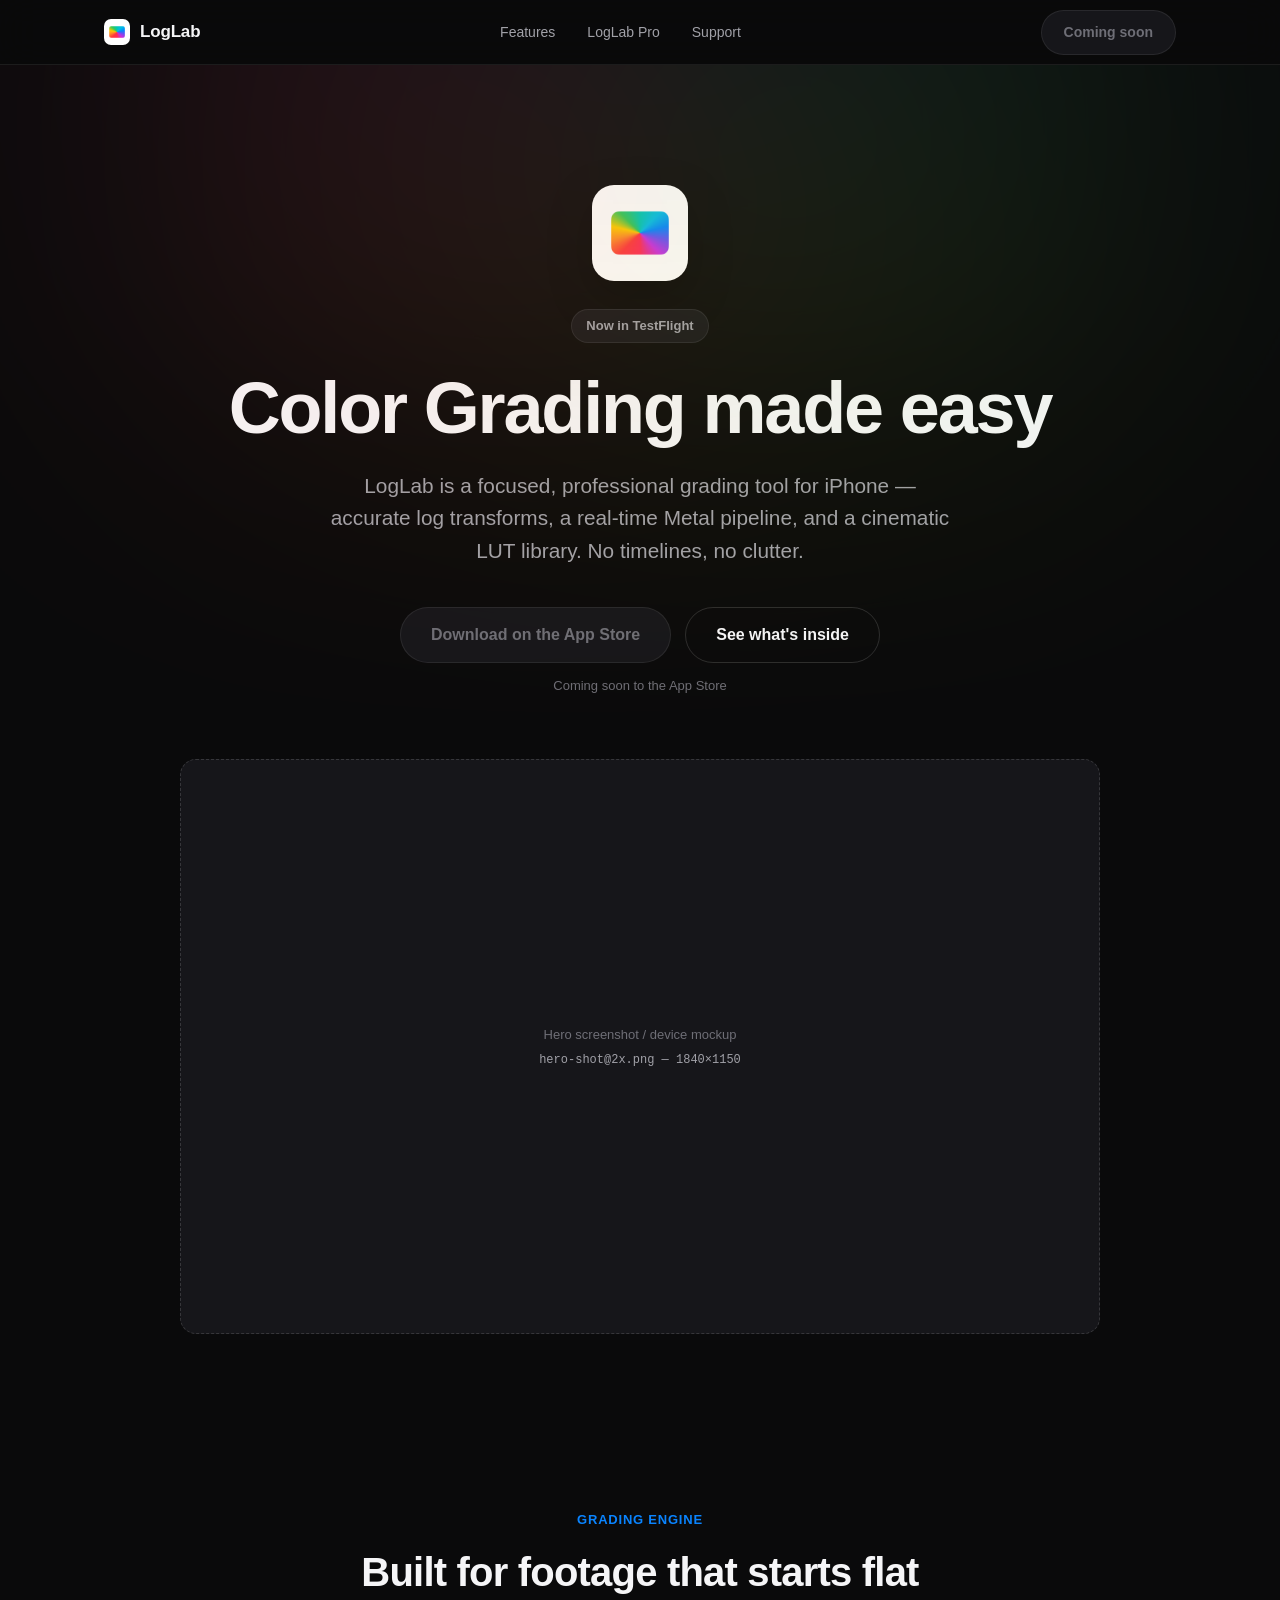
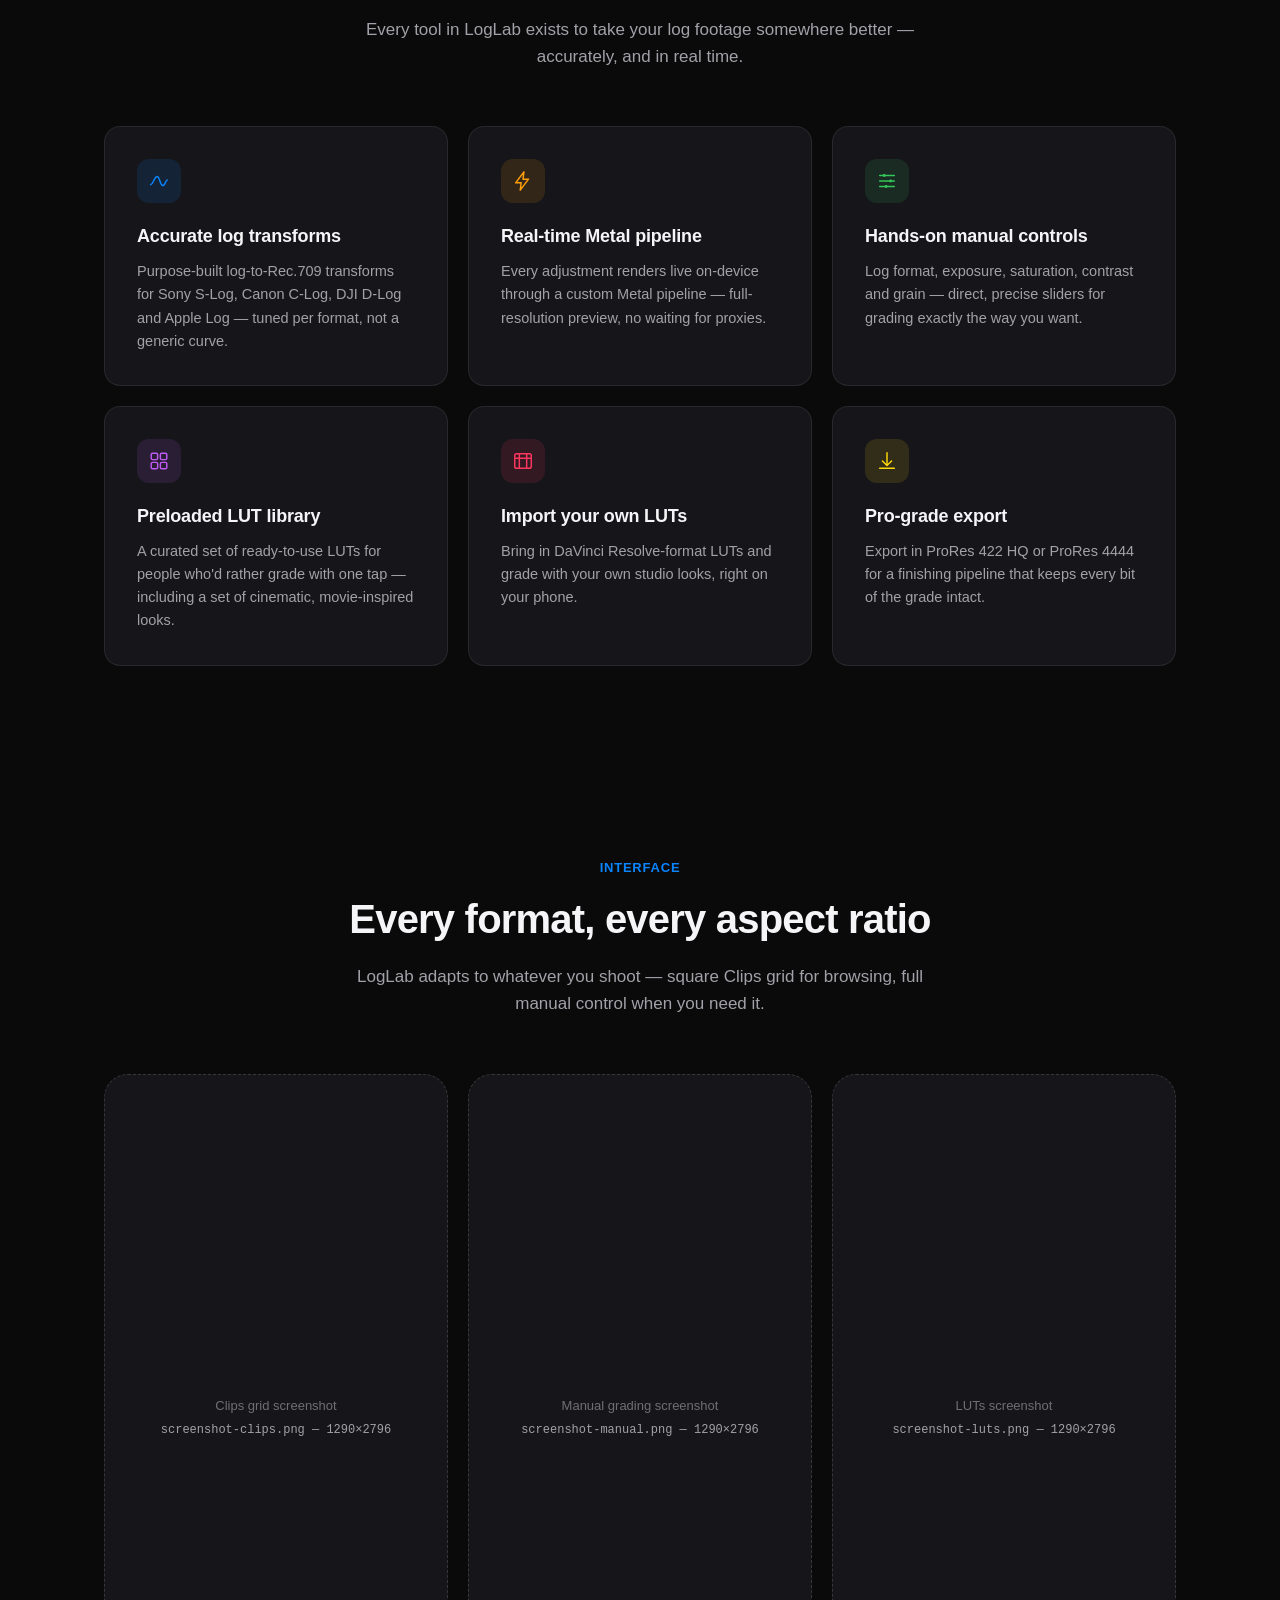
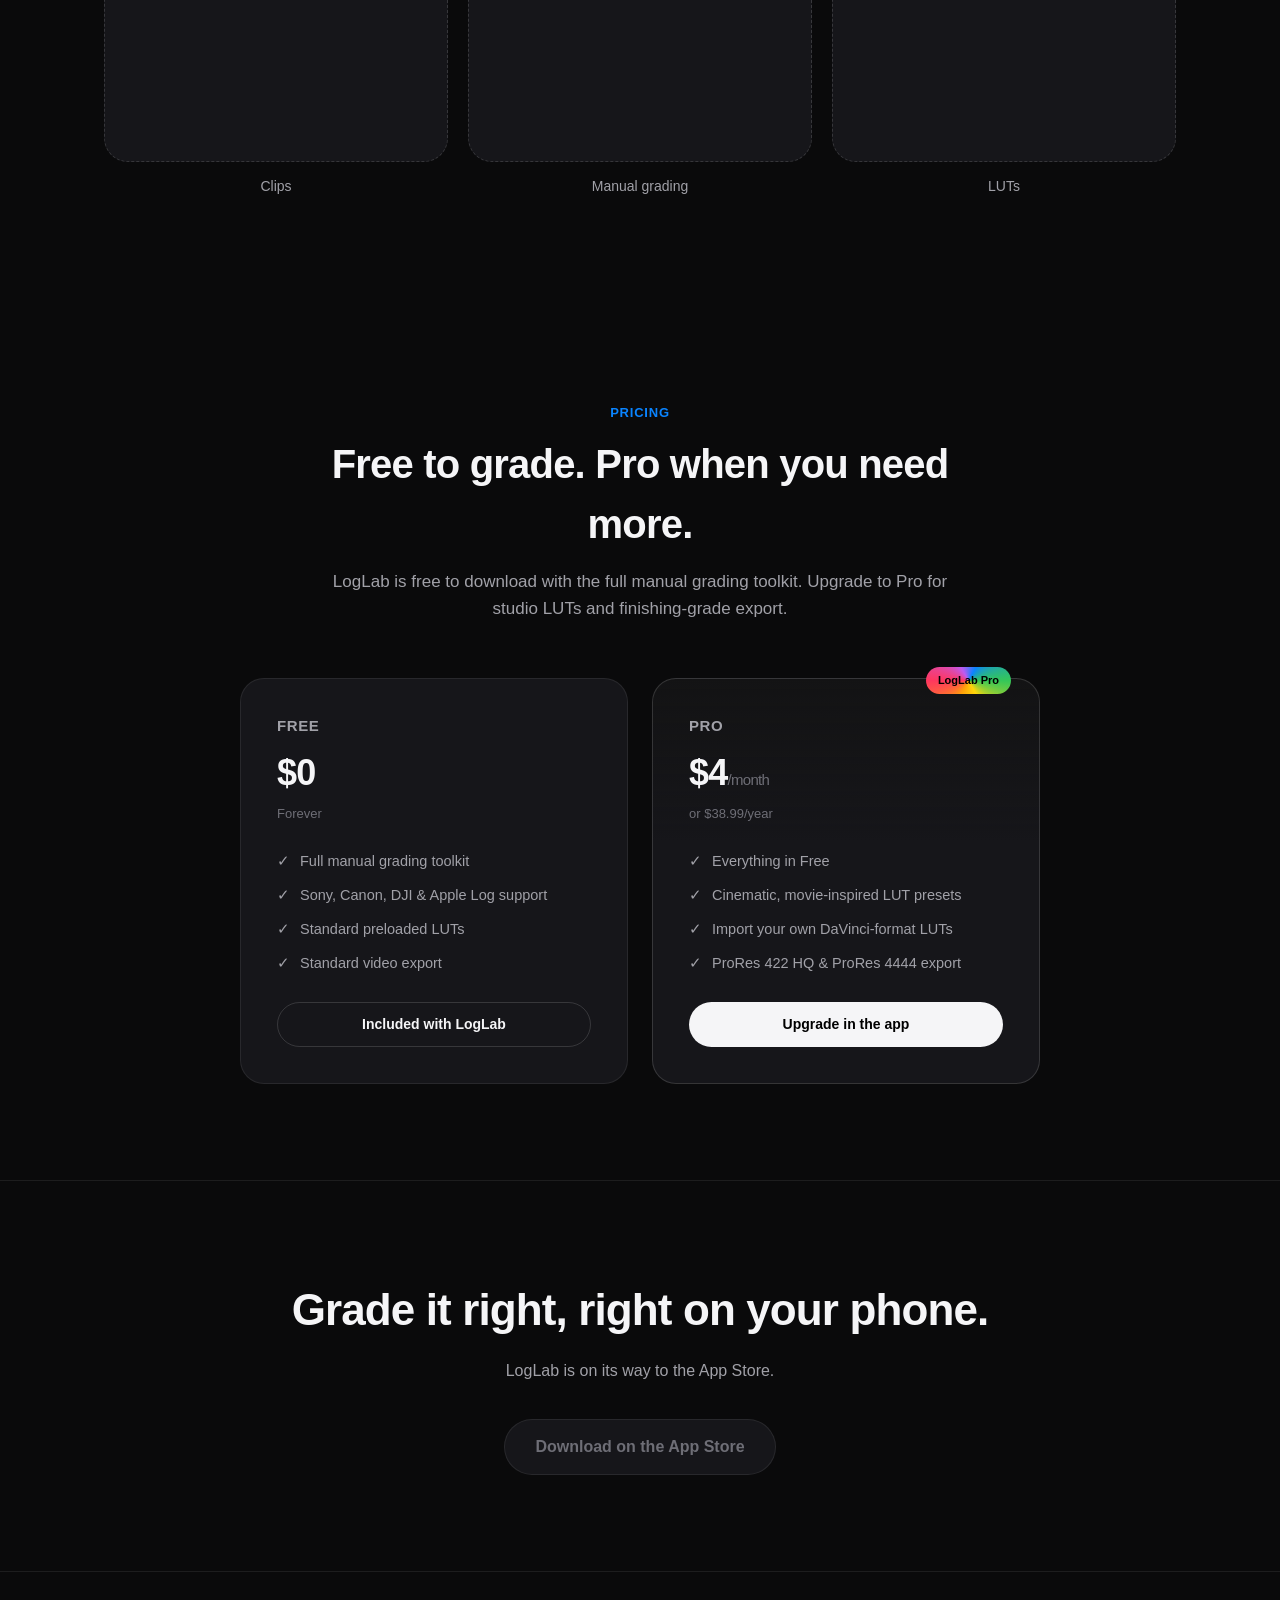
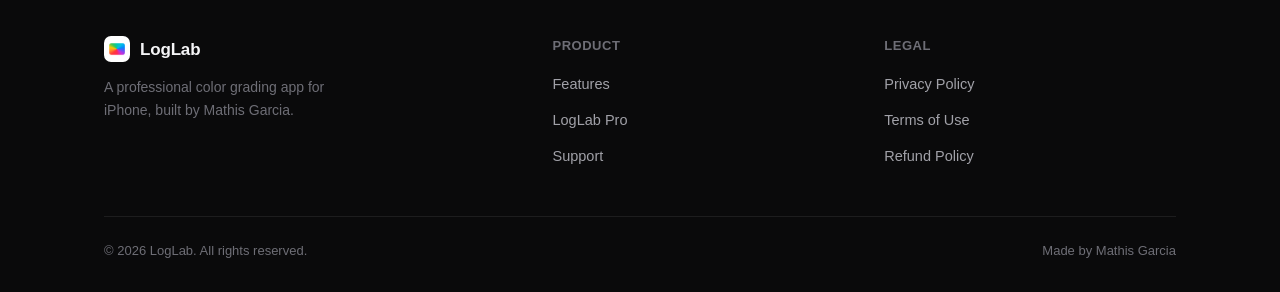
==== index.html @ 2891d7b6 "Update homepage headline to "Color Grading made easy" Co-Authored-By: Claude Sonnet 5 <noreply@anthr" ====
<!doctype html>
<html lang="en">
<head>
  <meta charset="utf-8" />
  <meta name="viewport" content="width=device-width, initial-scale=1" />
  <title>LogLab — Color Grading made easy</title>
  <meta name="description" content="LogLab is a professional color grading app for iPhone. Real-time Metal-powered grading, accurate log-to-Rec.709 transforms for Sony, Canon, DJI and Apple Log, and a cinematic LUT library." />
  <link rel="icon" href="/app-icon.png" />
  <link rel="stylesheet" href="/style.css" />
</head>
<body>

  <nav class="nav">
    <div class="nav-inner">
      <a class="brand" href="/">
        <span class="brand-mark"></span>
        LogLab
      </a>
      <div class="nav-links">
        <a href="#features">Features</a>
        <a href="#pro">LogLab Pro</a>
        <a href="/support.html">Support</a>
      </div>
      <div class="nav-cta">
        <a class="btn btn-disabled" href="#">Coming soon</a>
      </div>
    </div>
  </nav>

  <header class="hero">
    <div class="hero-glow"></div>
    <div class="container">
      <img class="hero-icon" src="/app-icon.png" alt="LogLab app icon" width="96" height="96" />
      <span class="eyebrow">Now in TestFlight</span>
      <h1>Color Grading made easy</h1>
      <p class="lead">LogLab is a focused, professional grading tool for iPhone — accurate log transforms, a real-time Metal pipeline, and a cinematic LUT library. No timelines, no clutter.</p>
      <div class="hero-actions">
        <a class="btn btn-disabled btn-lg" href="#">Download on the App Store</a>
        <a class="btn btn-secondary btn-lg" href="#features">See what's inside</a>
      </div>
      <p class="hero-note">Coming soon to the App Store</p>

      <div class="hero-shot asset-placeholder">
        Hero screenshot / device mockup
        <code>hero-shot@2x.png — 1840×1150</code>
      </div>
    </div>
  </header>

  <section id="features">
    <div class="container">
      <div class="section-head">
        <div class="kicker">Grading engine</div>
        <h2>Built for footage that starts flat</h2>
        <p>Every tool in LogLab exists to take your log footage somewhere better — accurately, and in real time.</p>
      </div>

      <div class="grid">
        <div class="card">
          <div class="card-icon" style="background: rgba(10,132,255,0.12);">
            <svg viewBox="0 0 24 24" fill="none" stroke="#0a84ff" stroke-width="1.6" stroke-linecap="round" stroke-linejoin="round">
              <path d="M3 16c3-1 4-9 7-9s3 10 6 10 3-6 5-6" />
            </svg>
          </div>
          <h3>Accurate log transforms</h3>
          <p>Purpose-built log-to-Rec.709 transforms for Sony S-Log, Canon C-Log, DJI D-Log and Apple Log — tuned per format, not a generic curve.</p>
        </div>

        <div class="card">
          <div class="card-icon" style="background: rgba(255,159,10,0.12);">
            <svg viewBox="0 0 24 24" fill="none" stroke="#ff9f0a" stroke-width="1.6" stroke-linecap="round" stroke-linejoin="round">
              <path d="M13 2 4 14h6l-1 8 9-12h-6l1-8Z" />
            </svg>
          </div>
          <h3>Real-time Metal pipeline</h3>
          <p>Every adjustment renders live on-device through a custom Metal pipeline — full-resolution preview, no waiting for proxies.</p>
        </div>

        <div class="card">
          <div class="card-icon" style="background: rgba(52,199,89,0.12);">
            <svg viewBox="0 0 24 24" fill="none" stroke="#34c759" stroke-width="1.6" stroke-linecap="round" stroke-linejoin="round">
              <path d="M4 6h16M4 12h16M4 18h16" />
              <circle cx="9" cy="6" r="1.6" fill="#34c759" stroke="none" />
              <circle cx="16" cy="12" r="1.6" fill="#34c759" stroke="none" />
              <circle cx="11" cy="18" r="1.6" fill="#34c759" stroke="none" />
            </svg>
          </div>
          <h3>Hands-on manual controls</h3>
          <p>Log format, exposure, saturation, contrast and grain — direct, precise sliders for grading exactly the way you want.</p>
        </div>

        <div class="card">
          <div class="card-icon" style="background: rgba(191,90,242,0.12);">
            <svg viewBox="0 0 24 24" fill="none" stroke="#bf5af2" stroke-width="1.6" stroke-linecap="round" stroke-linejoin="round">
              <rect x="3.5" y="3.5" width="7" height="7" rx="1.5" />
              <rect x="13.5" y="3.5" width="7" height="7" rx="1.5" />
              <rect x="3.5" y="13.5" width="7" height="7" rx="1.5" />
              <rect x="13.5" y="13.5" width="7" height="7" rx="1.5" />
            </svg>
          </div>
          <h3>Preloaded LUT library</h3>
          <p>A curated set of ready-to-use LUTs for people who'd rather grade with one tap — including a set of cinematic, movie-inspired looks.</p>
        </div>

        <div class="card">
          <div class="card-icon" style="background: rgba(255,55,95,0.12);">
            <svg viewBox="0 0 24 24" fill="none" stroke="#ff375f" stroke-width="1.6" stroke-linecap="round" stroke-linejoin="round">
              <rect x="3" y="4" width="18" height="16" rx="2" />
              <path d="M3 9h18M8 4v16M16 4v16" />
            </svg>
          </div>
          <h3>Import your own LUTs</h3>
          <p>Bring in DaVinci Resolve-format LUTs and grade with your own studio looks, right on your phone.</p>
        </div>

        <div class="card">
          <div class="card-icon" style="background: rgba(255,214,10,0.12);">
            <svg viewBox="0 0 24 24" fill="none" stroke="#ffd60a" stroke-width="1.6" stroke-linecap="round" stroke-linejoin="round">
              <path d="M12 3v13" />
              <path d="M7 12l5 5 5-5" />
              <path d="M4 20h16" />
            </svg>
          </div>
          <h3>Pro-grade export</h3>
          <p>Export in ProRes 422 HQ or ProRes 4444 for a finishing pipeline that keeps every bit of the grade intact.</p>
        </div>
      </div>
    </div>
  </section>

  <section>
    <div class="container">
      <div class="section-head">
        <div class="kicker">Interface</div>
        <h2>Every format, every aspect ratio</h2>
        <p>LogLab adapts to whatever you shoot — square Clips grid for browsing, full manual control when you need it.</p>
      </div>

      <div class="showcase-grid">
        <div class="showcase-item">
          <div class="asset-placeholder">
            Clips grid screenshot
            <code>screenshot-clips.png — 1290×2796</code>
          </div>
          <p class="showcase-caption">Clips</p>
        </div>
        <div class="showcase-item">
          <div class="asset-placeholder">
            Manual grading screenshot
            <code>screenshot-manual.png — 1290×2796</code>
          </div>
          <p class="showcase-caption">Manual grading</p>
        </div>
        <div class="showcase-item">
          <div class="asset-placeholder">
            LUTs screenshot
            <code>screenshot-luts.png — 1290×2796</code>
          </div>
          <p class="showcase-caption">LUTs</p>
        </div>
      </div>
    </div>
  </section>

  <section id="pro">
    <div class="container">
      <div class="section-head">
        <div class="kicker">Pricing</div>
        <h2>Free to grade. Pro when you need more.</h2>
        <p>LogLab is free to download with the full manual grading toolkit. Upgrade to Pro for studio LUTs and finishing-grade export.</p>
      </div>

      <div class="pricing-grid">
        <div class="plan">
          <h3>Free</h3>
          <p class="price">$0</p>
          <p class="price-note">Forever</p>
          <ul>
            <li><span>✓</span> Full manual grading toolkit</li>
            <li><span>✓</span> Sony, Canon, DJI &amp; Apple Log support</li>
            <li><span>✓</span> Standard preloaded LUTs</li>
            <li><span>✓</span> Standard video export</li>
          </ul>
          <a class="btn btn-secondary" href="#" style="width:100%;">Included with LogLab</a>
        </div>

        <div class="plan plan-pro">
          <span class="plan-badge">LogLab Pro</span>
          <h3>Pro</h3>
          <p class="price">$4<span>/month</span></p>
          <p class="price-note">or $38.99/year</p>
          <ul>
            <li><span>✓</span> Everything in Free</li>
            <li><span>✓</span> Cinematic, movie-inspired LUT presets</li>
            <li><span>✓</span> Import your own DaVinci-format LUTs</li>
            <li><span>✓</span> ProRes 422 HQ &amp; ProRes 4444 export</li>
          </ul>
          <a class="btn btn-primary" href="#" style="width:100%;">Upgrade in the app</a>
        </div>
      </div>
    </div>
  </section>

  <section class="cta-band">
    <div class="container">
      <h2>Grade it right, right on your phone.</h2>
      <p>LogLab is on its way to the App Store.</p>
      <a class="btn btn-disabled btn-lg" href="#">Download on the App Store</a>
    </div>
  </section>

  <footer>
    <div class="container">
      <div class="footer-grid">
        <div class="footer-brand">
          <a class="brand" href="/">
            <span class="brand-mark"></span>
            LogLab
          </a>
          <p>A professional color grading app for iPhone, built by Mathis Garcia.</p>
        </div>
        <div class="footer-col">
          <h4>Product</h4>
          <ul>
            <li><a href="#features">Features</a></li>
            <li><a href="#pro">LogLab Pro</a></li>
            <li><a href="/support.html">Support</a></li>
          </ul>
        </div>
        <div class="footer-col">
          <h4>Legal</h4>
          <ul>
            <li><a href="/privacy.html">Privacy Policy</a></li>
            <li><a href="/terms.html">Terms of Use</a></li>
            <li><a href="/refunds.html">Refund Policy</a></li>
          </ul>
        </div>
      </div>
      <div class="footer-bottom">
        <span>&copy; 2026 LogLab. All rights reserved.</span>
        <span>Made by Mathis Garcia</span>
      </div>
    </div>
  </footer>

</body>
</html>
---- style.css ----
/* LogLab — shared styles */

:root {
  --bg: #0a0a0b;
  --card: #16161a;
  --card-hover: #1c1c21;
  --border: rgba(255, 255, 255, 0.08);
  --border-strong: rgba(255, 255, 255, 0.14);
  --text: #f5f5f7;
  --text-secondary: #a1a1a8;
  --text-tertiary: #6e6e76;
  --green: #34c759;
  --yellow: #ffd60a;
  --orange: #ff9f0a;
  --pink: #ff375f;
  --purple: #bf5af2;
  --blue: #0a84ff;
  --gradient: conic-gradient(from 90deg, var(--green), var(--yellow), var(--orange), var(--pink), var(--purple), var(--blue), var(--green));
  --radius-lg: 24px;
  --radius-md: 16px;
  --radius-sm: 10px;
  --container: 1120px;
  --container-narrow: 720px;
}

* {
  box-sizing: border-box;
}

html {
  background: var(--bg);
}

body {
  margin: 0;
  background: var(--bg);
  color: var(--text);
  font-family: -apple-system, BlinkMacSystemFont, "SF Pro Text", "Helvetica Neue", Arial, sans-serif;
  -webkit-font-smoothing: antialiased;
  line-height: 1.5;
}

img, svg {
  max-width: 100%;
  display: block;
}

a {
  color: inherit;
  text-decoration: none;
}

.container {
  max-width: var(--container);
  margin: 0 auto;
  padding: 0 24px;
}

.container-narrow {
  max-width: var(--container-narrow);
  margin: 0 auto;
  padding: 0 24px;
}

/* Nav */

.nav {
  position: sticky;
  top: 0;
  z-index: 50;
  backdrop-filter: blur(20px);
  -webkit-backdrop-filter: blur(20px);
  background: rgba(10, 10, 11, 0.72);
  border-bottom: 1px solid var(--border);
}

.nav-inner {
  max-width: var(--container);
  margin: 0 auto;
  padding: 0 24px;
  height: 64px;
  display: flex;
  align-items: center;
  justify-content: space-between;
  gap: 24px;
}

.brand {
  display: flex;
  align-items: center;
  gap: 10px;
  font-size: 17px;
  font-weight: 600;
  letter-spacing: -0.01em;
}

.brand-mark {
  width: 26px;
  height: 26px;
  border-radius: 7px;
  background: url('/app-icon.png') center / cover no-repeat;
  flex-shrink: 0;
}

.nav-links {
  display: flex;
  align-items: center;
  gap: 32px;
  font-size: 14px;
  color: var(--text-secondary);
}

.nav-links a:hover {
  color: var(--text);
}

.nav-cta {
  display: flex;
  align-items: center;
  gap: 16px;
}

/* Buttons */

.btn {
  display: inline-flex;
  align-items: center;
  justify-content: center;
  gap: 8px;
  padding: 11px 22px;
  border-radius: 100px;
  font-size: 14px;
  font-weight: 600;
  border: 1px solid transparent;
  cursor: pointer;
  transition: transform 0.15s ease, background 0.15s ease, opacity 0.15s ease;
  white-space: nowrap;
}

.btn:active {
  transform: scale(0.97);
}

.btn-primary {
  background: var(--text);
  color: #000;
}

.btn-primary:hover {
  background: #d6d6da;
}

.btn-secondary {
  background: transparent;
  border-color: var(--border-strong);
  color: var(--text);
}

.btn-secondary:hover {
  background: rgba(255, 255, 255, 0.06);
}

.btn-disabled {
  background: var(--card);
  color: var(--text-tertiary);
  border-color: var(--border);
  cursor: default;
  pointer-events: none;
}

.btn-lg {
  padding: 15px 30px;
  font-size: 16px;
}

/* Hero */

.hero {
  padding: 120px 0 80px;
  text-align: center;
  position: relative;
  overflow: hidden;
}

.hero-glow {
  position: absolute;
  top: -200px;
  left: 50%;
  transform: translateX(-50%);
  width: 900px;
  height: 500px;
  background: var(--gradient);
  filter: blur(160px);
  opacity: 0.16;
  pointer-events: none;
}

.hero-icon {
  width: 96px;
  height: 96px;
  border-radius: 22px;
  margin: 0 auto 28px;
  box-shadow: 0 16px 40px rgba(0, 0, 0, 0.45);
}

.eyebrow {
  display: inline-flex;
  align-items: center;
  gap: 8px;
  font-size: 13px;
  font-weight: 600;
  color: var(--text-secondary);
  background: var(--card);
  border: 1px solid var(--border);
  padding: 6px 14px;
  border-radius: 100px;
  margin-bottom: 28px;
}

.hero h1 {
  font-size: clamp(2.6rem, 6vw, 4.5rem);
  font-weight: 700;
  letter-spacing: -0.03em;
  line-height: 1.05;
  margin: 0 0 24px;
}

.hero p.lead {
  font-size: clamp(1.05rem, 2vw, 1.3rem);
  color: var(--text-secondary);
  max-width: 620px;
  margin: 0 auto 40px;
  line-height: 1.55;
}

.hero-actions {
  display: flex;
  align-items: center;
  justify-content: center;
  gap: 14px;
  flex-wrap: wrap;
  margin-bottom: 12px;
}

.hero-note {
  font-size: 13px;
  color: var(--text-tertiary);
}

/* Placeholder assets */

.asset-placeholder {
  border: 1px dashed var(--border-strong);
  border-radius: var(--radius-md);
  background: var(--card);
  color: var(--text-tertiary);
  display: flex;
  flex-direction: column;
  align-items: center;
  justify-content: center;
  text-align: center;
  font-size: 13px;
  padding: 16px;
  line-height: 1.5;
  gap: 6px;
}

.asset-placeholder code {
  color: var(--text-secondary);
  font-family: ui-monospace, SFMono-Regular, Menlo, monospace;
  font-size: 12px;
}

.hero-shot {
  margin-top: 64px;
  max-width: 920px;
  margin-left: auto;
  margin-right: auto;
  aspect-ratio: 16 / 10;
}

/* Sections */

section {
  padding: 96px 0;
}

.section-head {
  text-align: center;
  max-width: 620px;
  margin: 0 auto 56px;
}

.section-head .kicker {
  font-size: 13px;
  font-weight: 700;
  letter-spacing: 0.06em;
  text-transform: uppercase;
  color: var(--blue);
  margin-bottom: 12px;
}

.section-head h2 {
  font-size: clamp(1.8rem, 3.5vw, 2.5rem);
  font-weight: 700;
  letter-spacing: -0.02em;
  margin: 0 0 14px;
}

.section-head p {
  color: var(--text-secondary);
  font-size: 17px;
  line-height: 1.6;
  margin: 0;
}

/* Feature grid */

.grid {
  display: grid;
  grid-template-columns: repeat(3, 1fr);
  gap: 20px;
}

.card {
  background: var(--card);
  border: 1px solid var(--border);
  border-radius: var(--radius-md);
  padding: 32px;
}

.card-icon {
  width: 44px;
  height: 44px;
  border-radius: 12px;
  display: flex;
  align-items: center;
  justify-content: center;
  margin-bottom: 20px;
}

.card-icon svg {
  width: 22px;
  height: 22px;
}

.card h3 {
  font-size: 18px;
  font-weight: 600;
  margin: 0 0 10px;
  letter-spacing: -0.01em;
}

.card p {
  font-size: 14.5px;
  color: var(--text-secondary);
  line-height: 1.6;
  margin: 0;
}

/* Showcase */

.showcase-grid {
  display: grid;
  grid-template-columns: repeat(3, 1fr);
  gap: 20px;
}

.showcase-item .asset-placeholder {
  aspect-ratio: 9 / 18;
  border-radius: var(--radius-lg);
}

.showcase-caption {
  margin-top: 14px;
  text-align: center;
  font-size: 14px;
  color: var(--text-secondary);
}

/* Pricing */

.pricing-grid {
  display: grid;
  grid-template-columns: 1fr 1fr;
  gap: 24px;
  max-width: 800px;
  margin: 0 auto;
}

.plan {
  background: var(--card);
  border: 1px solid var(--border);
  border-radius: var(--radius-lg);
  padding: 36px;
}

.plan-pro {
  border-color: var(--border-strong);
  background: linear-gradient(180deg, rgba(255,255,255,0.04), var(--card) 40%);
  position: relative;
}

.plan-badge {
  position: absolute;
  top: -12px;
  right: 28px;
  background: var(--gradient);
  color: #000;
  font-size: 11px;
  font-weight: 700;
  padding: 5px 12px;
  border-radius: 100px;
}

.plan h3 {
  font-size: 15px;
  font-weight: 600;
  color: var(--text-secondary);
  margin: 0 0 8px;
  text-transform: uppercase;
  letter-spacing: 0.04em;
}

.plan .price {
  font-size: 36px;
  font-weight: 700;
  letter-spacing: -0.02em;
  margin: 0 0 4px;
}

.plan .price span {
  font-size: 15px;
  font-weight: 500;
  color: var(--text-tertiary);
}

.plan .price-note {
  font-size: 13px;
  color: var(--text-tertiary);
  margin: 0 0 28px;
}

.plan ul {
  list-style: none;
  padding: 0;
  margin: 0 0 28px;
  display: flex;
  flex-direction: column;
  gap: 12px;
}

.plan li {
  display: flex;
  align-items: flex-start;
  gap: 10px;
  font-size: 14.5px;
  color: var(--text-secondary);
  line-height: 1.5;
}

.plan li svg {
  flex-shrink: 0;
  margin-top: 3px;
  width: 15px;
  height: 15px;
}

/* CTA band */

.cta-band {
  text-align: center;
  border-top: 1px solid var(--border);
}

.cta-band h2 {
  font-size: clamp(1.8rem, 4vw, 2.75rem);
  font-weight: 700;
  letter-spacing: -0.02em;
  margin: 0 0 16px;
}

.cta-band p {
  color: var(--text-secondary);
  font-size: 16px;
  margin: 0 0 36px;
}

/* Footer */

footer {
  border-top: 1px solid var(--border);
  padding: 64px 0 32px;
}

.footer-grid {
  display: grid;
  grid-template-columns: 1.4fr 1fr 1fr;
  gap: 40px;
  padding-bottom: 48px;
}

.footer-brand p {
  color: var(--text-tertiary);
  font-size: 14px;
  margin: 14px 0 0;
  max-width: 260px;
  line-height: 1.6;
}

.footer-col h4 {
  font-size: 13px;
  font-weight: 600;
  color: var(--text-tertiary);
  text-transform: uppercase;
  letter-spacing: 0.04em;
  margin: 0 0 16px;
}

.footer-col ul {
  list-style: none;
  padding: 0;
  margin: 0;
  display: flex;
  flex-direction: column;
  gap: 12px;
}

.footer-col a {
  font-size: 14.5px;
  color: var(--text-secondary);
}

.footer-col a:hover {
  color: var(--text);
}

.footer-bottom {
  border-top: 1px solid var(--border);
  padding-top: 24px;
  display: flex;
  align-items: center;
  justify-content: space-between;
  flex-wrap: wrap;
  gap: 12px;
  font-size: 13px;
  color: var(--text-tertiary);
}

/* Legal pages */

.legal-header {
  padding: 72px 0 40px;
  border-bottom: 1px solid var(--border);
}

.legal-header h1 {
  font-size: clamp(2rem, 4vw, 2.75rem);
  font-weight: 700;
  letter-spacing: -0.02em;
  margin: 0 0 12px;
}

.legal-header .updated {
  color: var(--text-tertiary);
  font-size: 14px;
}

.legal-body {
  padding: 56px 0 96px;
}

.legal-body h2 {
  font-size: 21px;
  font-weight: 600;
  letter-spacing: -0.01em;
  margin: 40px 0 14px;
}

.legal-body h2:first-child {
  margin-top: 0;
}

.legal-body p {
  color: var(--text-secondary);
  font-size: 15.5px;
  line-height: 1.75;
  margin: 0 0 16px;
}

.legal-body ul {
  color: var(--text-secondary);
  font-size: 15.5px;
  line-height: 1.75;
  padding-left: 22px;
  margin: 0 0 16px;
}

.legal-body li {
  margin-bottom: 8px;
}

.legal-body a {
  color: var(--blue);
  text-decoration: underline;
  text-decoration-color: rgba(10, 132, 255, 0.35);
}

.legal-body a:hover {
  text-decoration-color: var(--blue);
}

.legal-body strong {
  color: var(--text);
}

/* Responsive */

@media (max-width: 860px) {
  .nav-links { display: none; }
  .grid { grid-template-columns: 1fr; }
  .showcase-grid { grid-template-columns: 1fr; }
  .pricing-grid { grid-template-columns: 1fr; }
  .footer-grid { grid-template-columns: 1fr; gap: 32px; }
  section { padding: 64px 0; }
  .hero { padding: 88px 0 56px; }
}
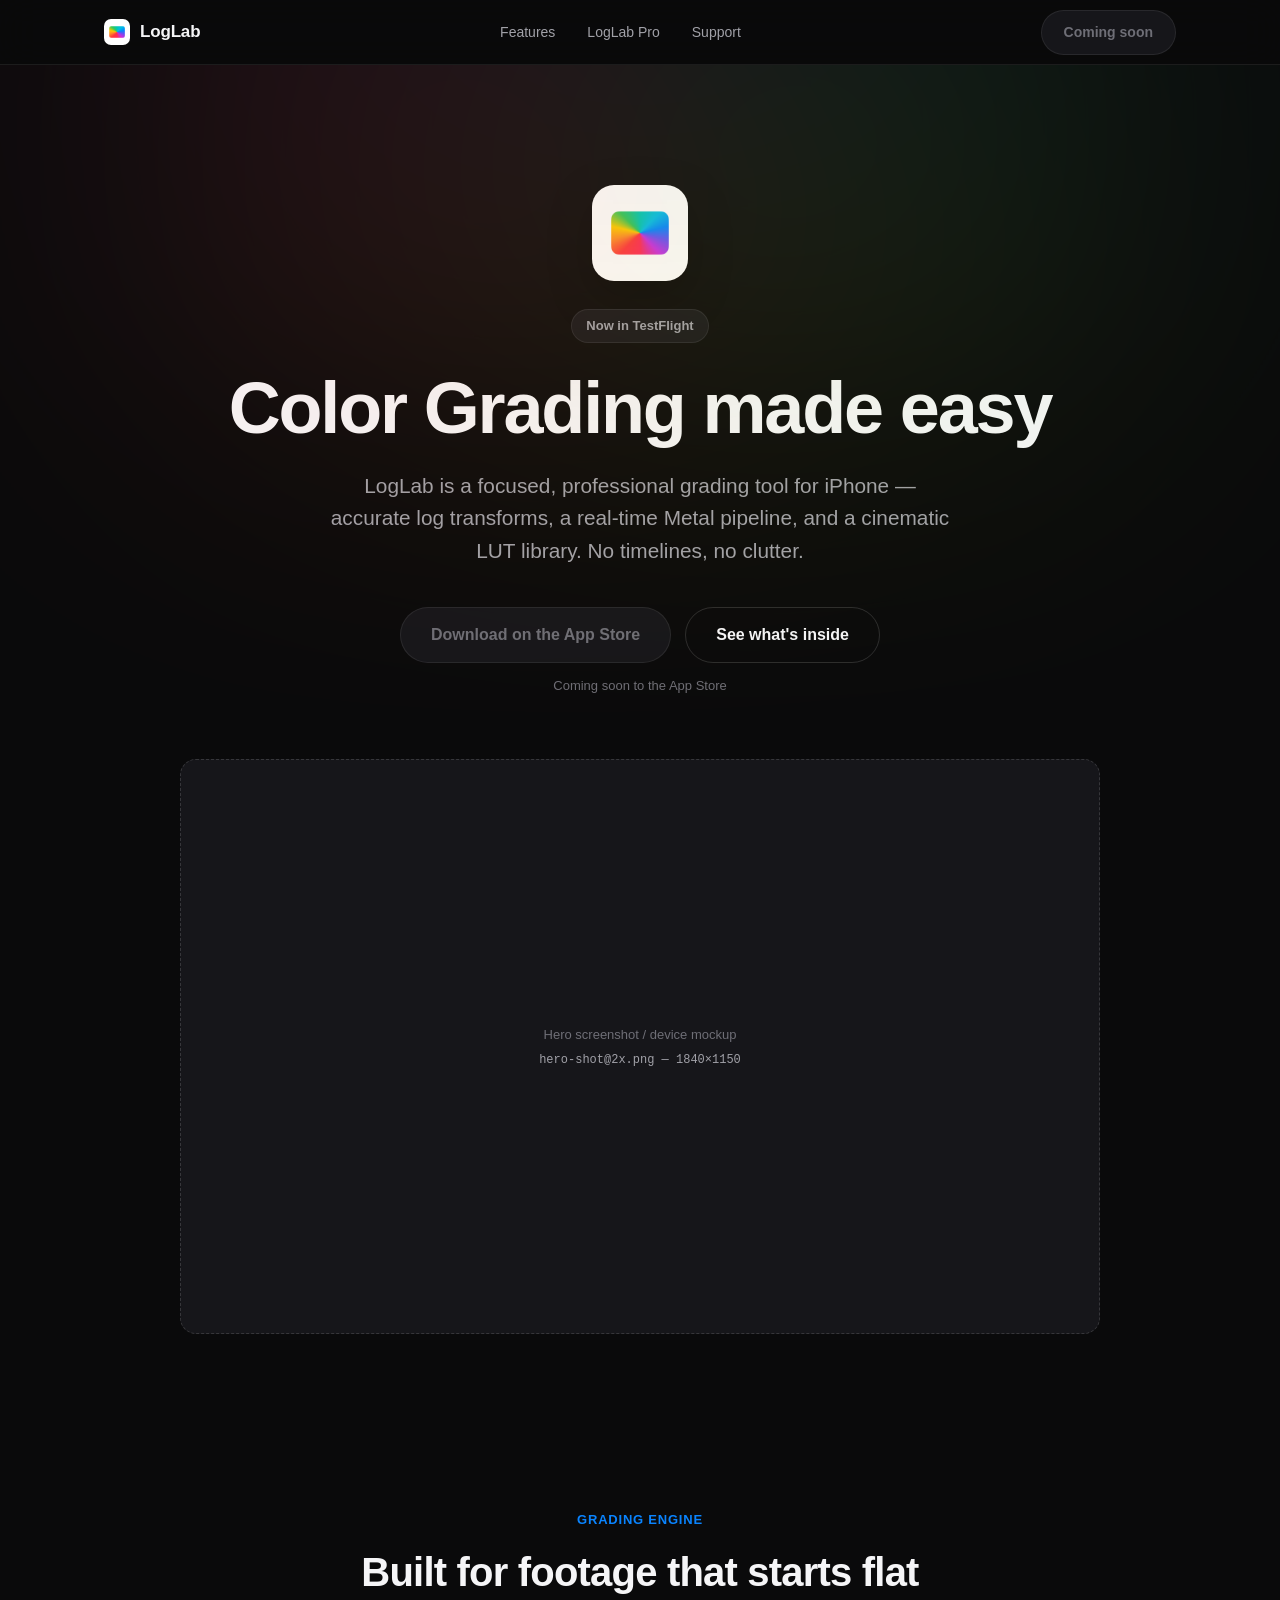
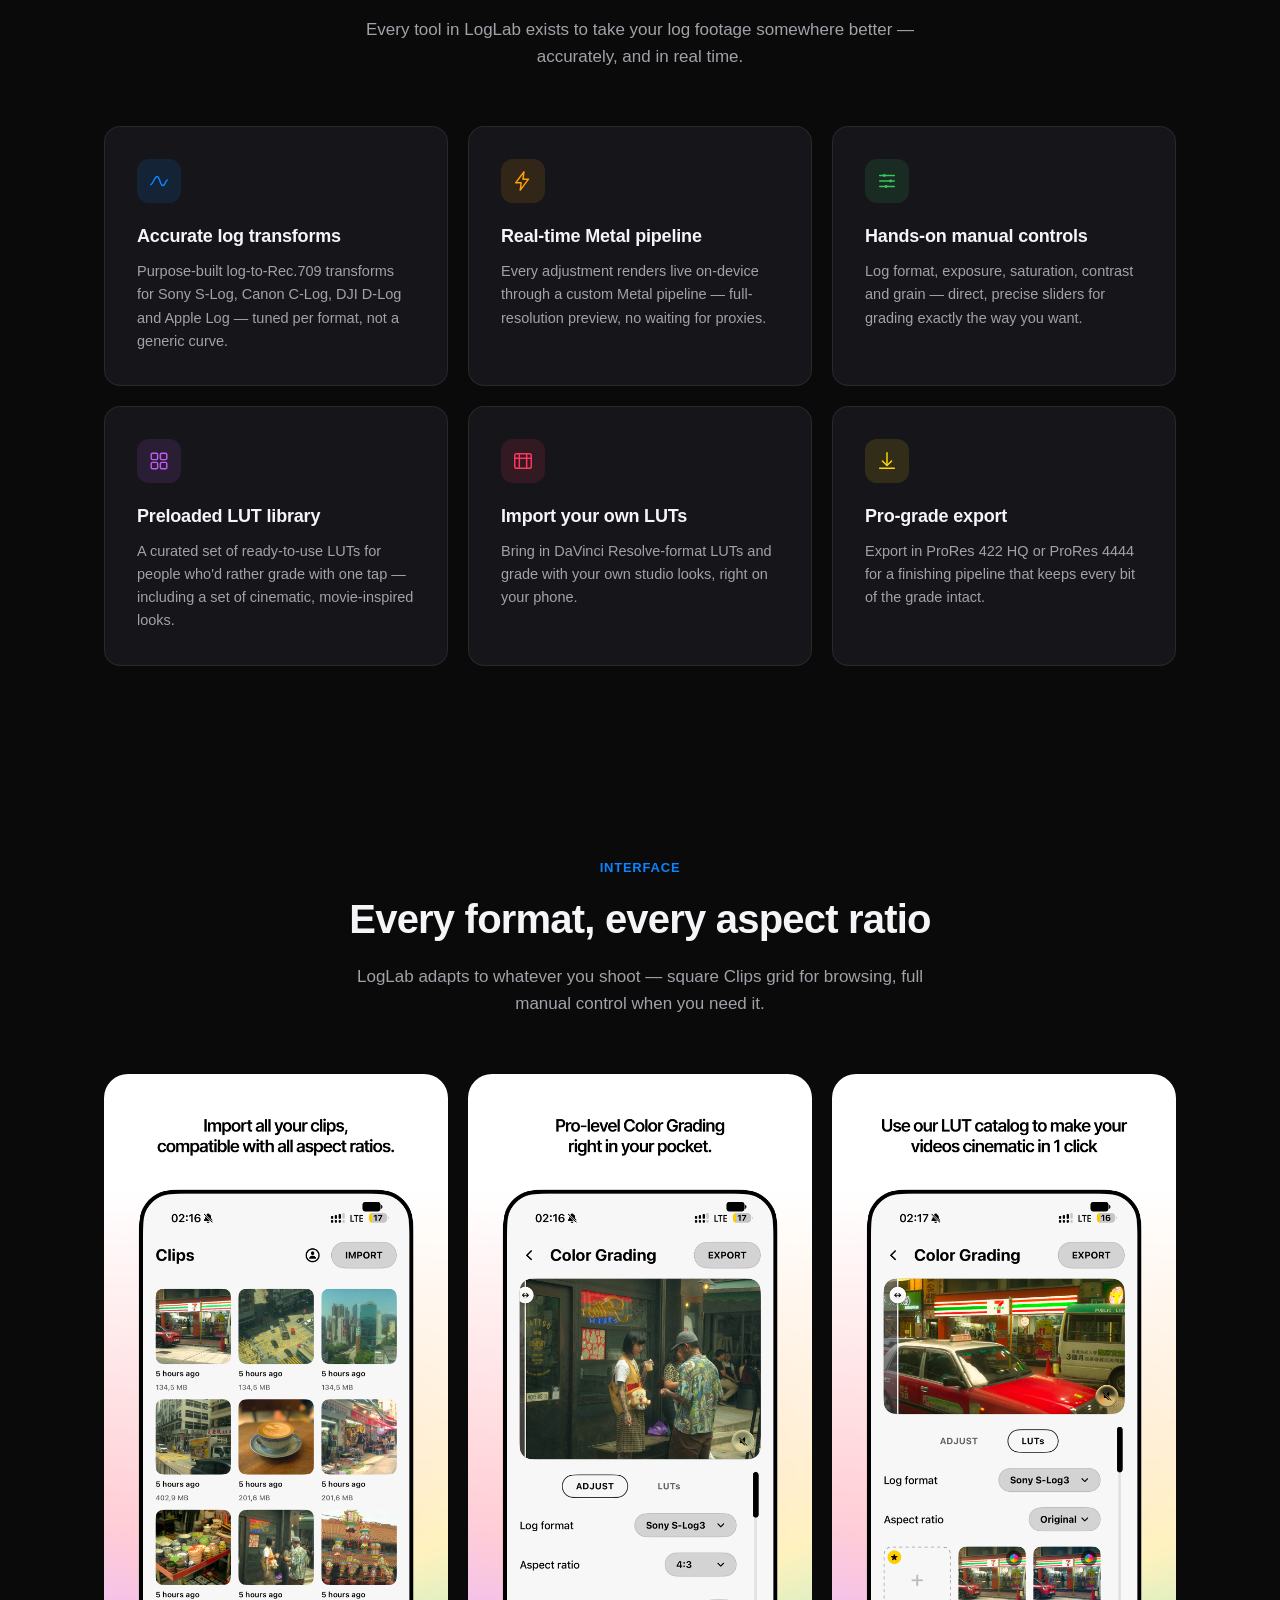
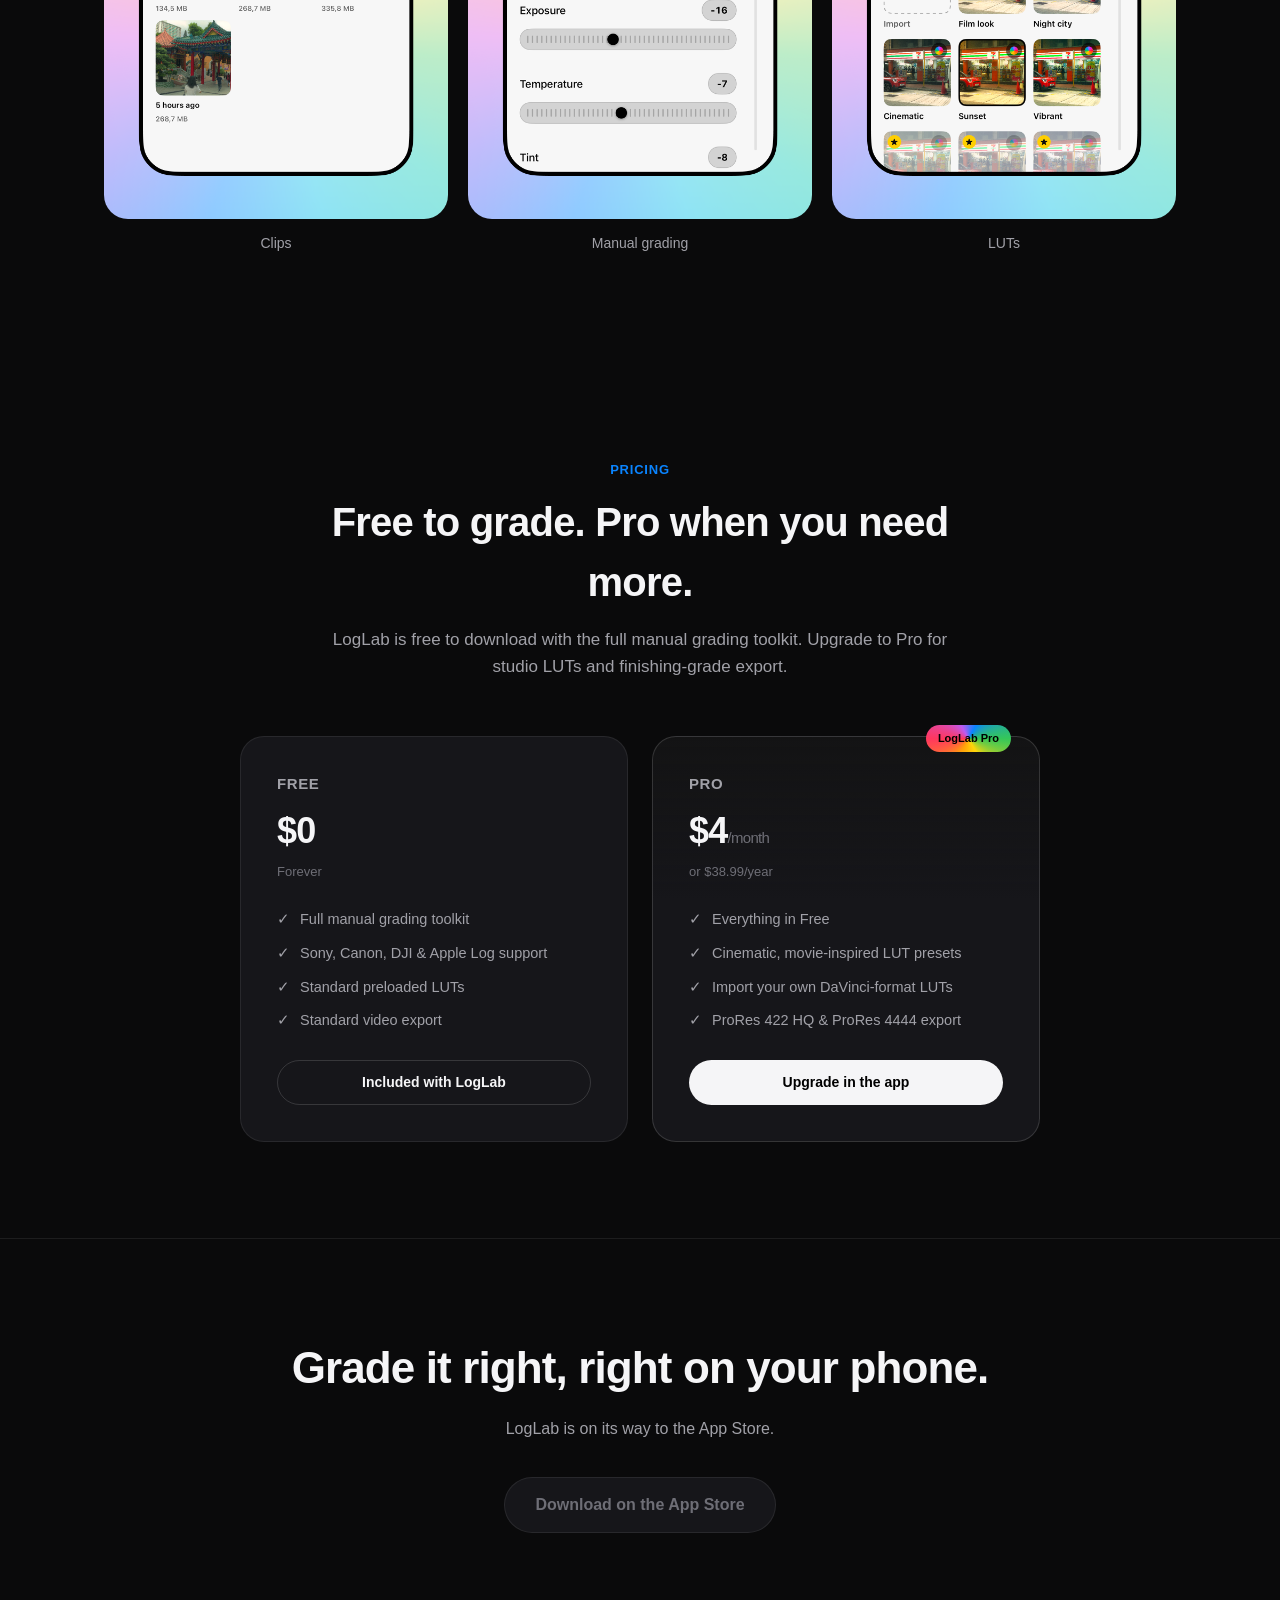
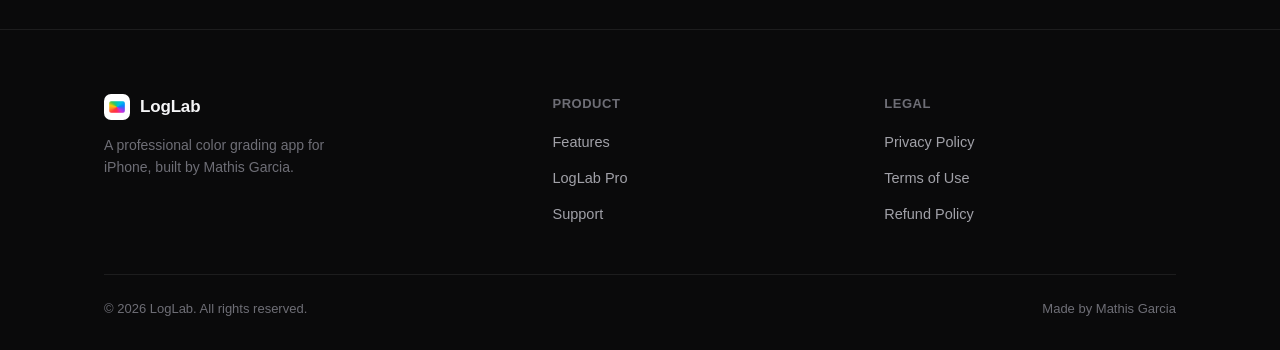
==== commit fb925525: "Replace interface screenshot placeholders with real app screenshots Co-Authored-By: Claude Sonnet 5 " ====
--- a/index.html
+++ b/index.html
@@ -138,24 +138,15 @@
 
       <div class="showcase-grid">
         <div class="showcase-item">
-          <div class="asset-placeholder">
-            Clips grid screenshot
-            <code>screenshot-clips.png — 1290×2796</code>
-          </div>
+          <img class="showcase-shot" src="/assets/screenshot-clips.png" alt="LogLab Clips grid screen" width="1290" height="2796" loading="lazy" />
           <p class="showcase-caption">Clips</p>
         </div>
         <div class="showcase-item">
-          <div class="asset-placeholder">
-            Manual grading screenshot
-            <code>screenshot-manual.png — 1290×2796</code>
-          </div>
+          <img class="showcase-shot" src="/assets/screenshot-manual.png" alt="LogLab manual grading screen" width="1290" height="2796" loading="lazy" />
           <p class="showcase-caption">Manual grading</p>
         </div>
         <div class="showcase-item">
-          <div class="asset-placeholder">
-            LUTs screenshot
-            <code>screenshot-luts.png — 1290×2796</code>
-          </div>
+          <img class="showcase-shot" src="/assets/screenshot-luts.png" alt="LogLab LUTs screen" width="1290" height="2796" loading="lazy" />
           <p class="showcase-caption">LUTs</p>
         </div>
       </div>
--- a/style.css
+++ b/style.css
@@ -371,6 +371,13 @@
   border-radius: var(--radius-lg);
 }
 
+.showcase-shot {
+  width: 100%;
+  height: auto;
+  display: block;
+  border-radius: var(--radius-lg);
+}
+
 .showcase-caption {
   margin-top: 14px;
   text-align: center;
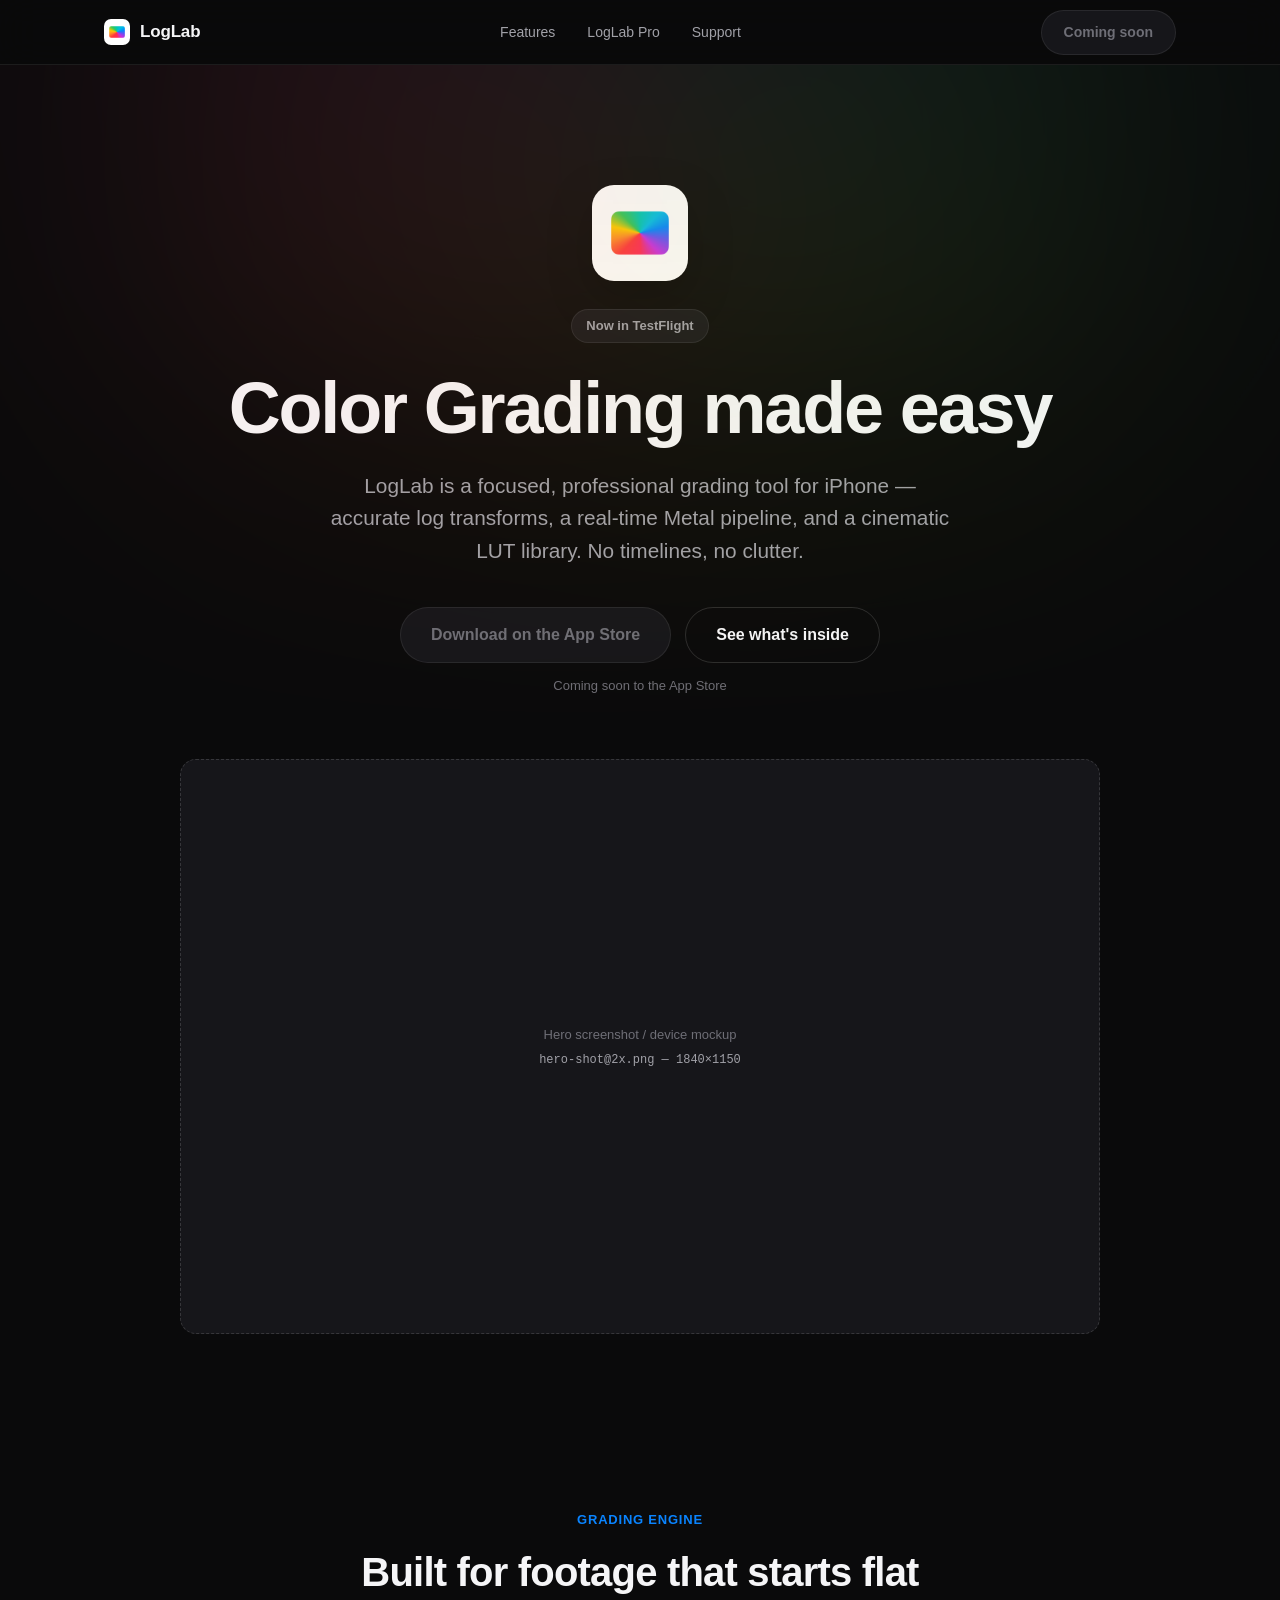
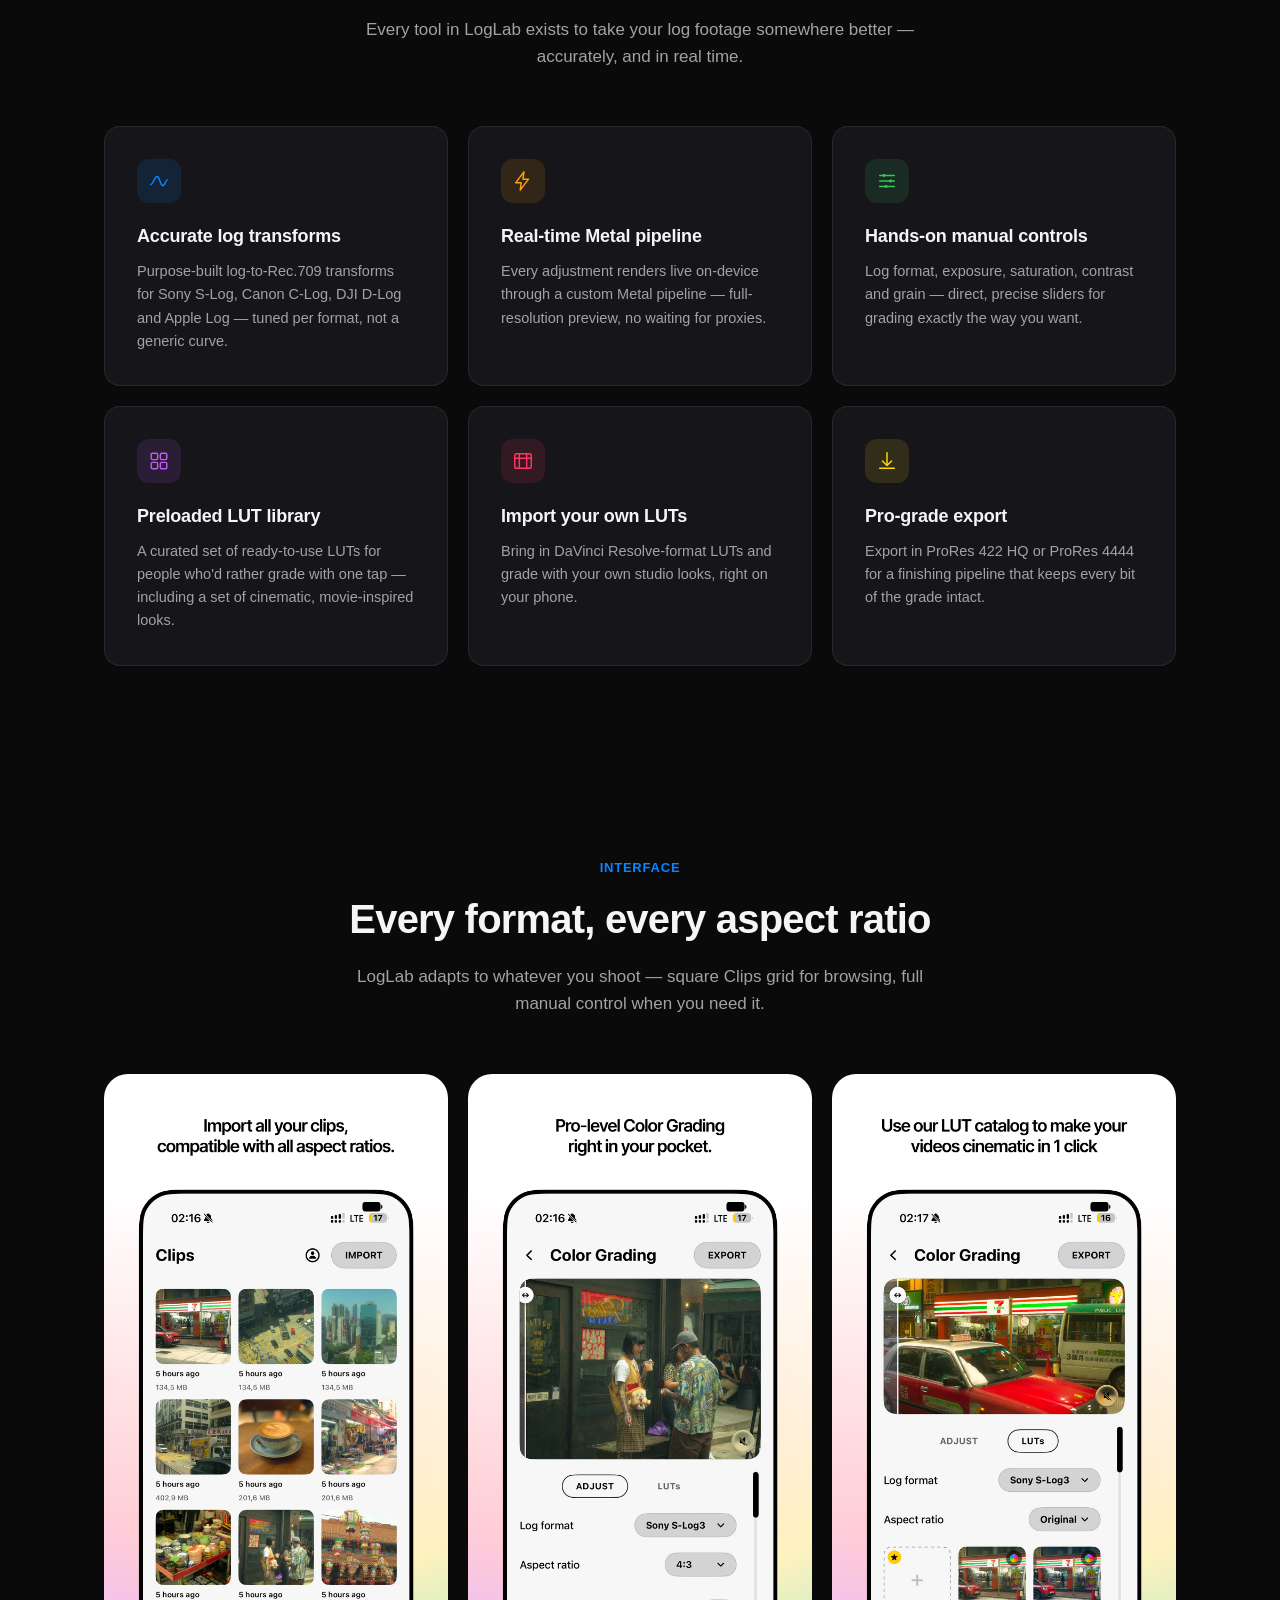
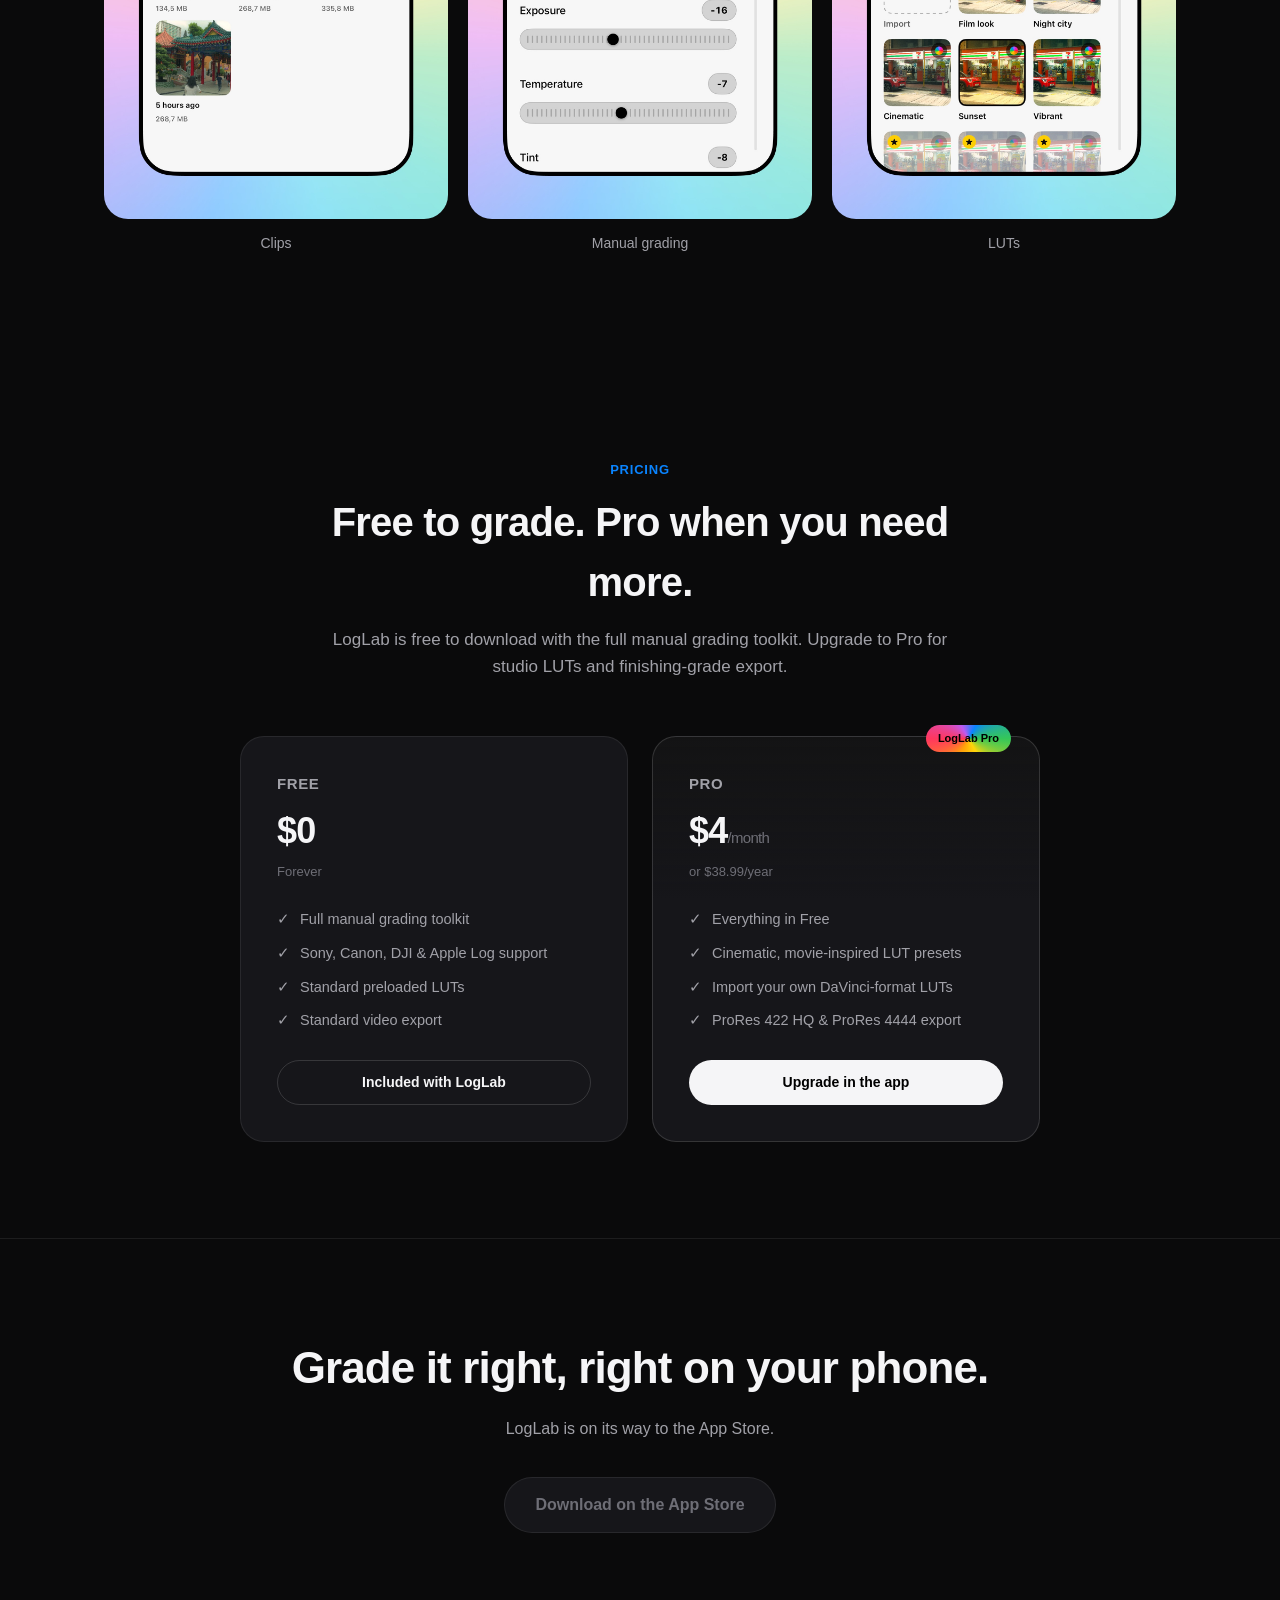
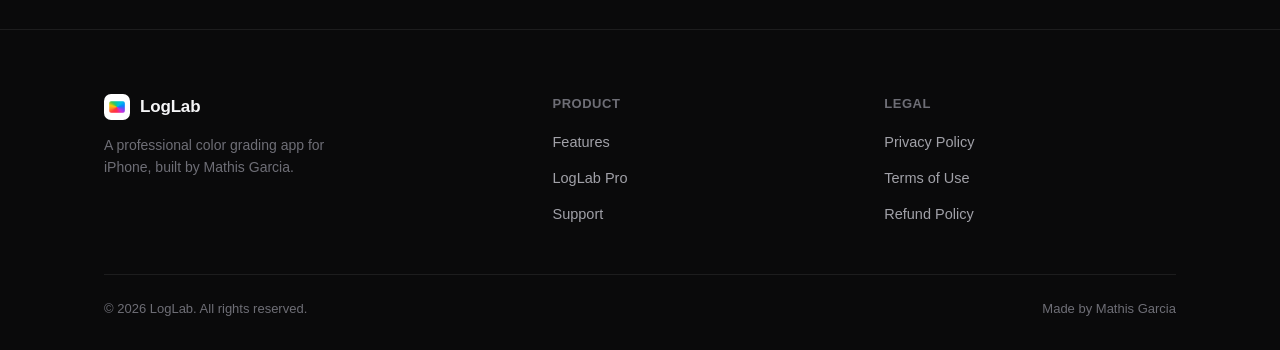
==== commit 6f2036c0: "Convert screenshots to compressed JPEG to reduce page load time Co-Authored-By: Claude Sonnet 5 <nor" ====
--- a/index.html
+++ b/index.html
@@ -138,15 +138,15 @@
 
       <div class="showcase-grid">
         <div class="showcase-item">
-          <img class="showcase-shot" src="/assets/screenshot-clips.png" alt="LogLab Clips grid screen" width="1290" height="2796" loading="lazy" />
+          <img class="showcase-shot" src="/assets/screenshot-clips.jpg" alt="LogLab Clips grid screen" width="1290" height="2796" loading="lazy" />
           <p class="showcase-caption">Clips</p>
         </div>
         <div class="showcase-item">
-          <img class="showcase-shot" src="/assets/screenshot-manual.png" alt="LogLab manual grading screen" width="1290" height="2796" loading="lazy" />
+          <img class="showcase-shot" src="/assets/screenshot-manual.jpg" alt="LogLab manual grading screen" width="1290" height="2796" loading="lazy" />
           <p class="showcase-caption">Manual grading</p>
         </div>
         <div class="showcase-item">
-          <img class="showcase-shot" src="/assets/screenshot-luts.png" alt="LogLab LUTs screen" width="1290" height="2796" loading="lazy" />
+          <img class="showcase-shot" src="/assets/screenshot-luts.jpg" alt="LogLab LUTs screen" width="1290" height="2796" loading="lazy" />
           <p class="showcase-caption">LUTs</p>
         </div>
       </div>
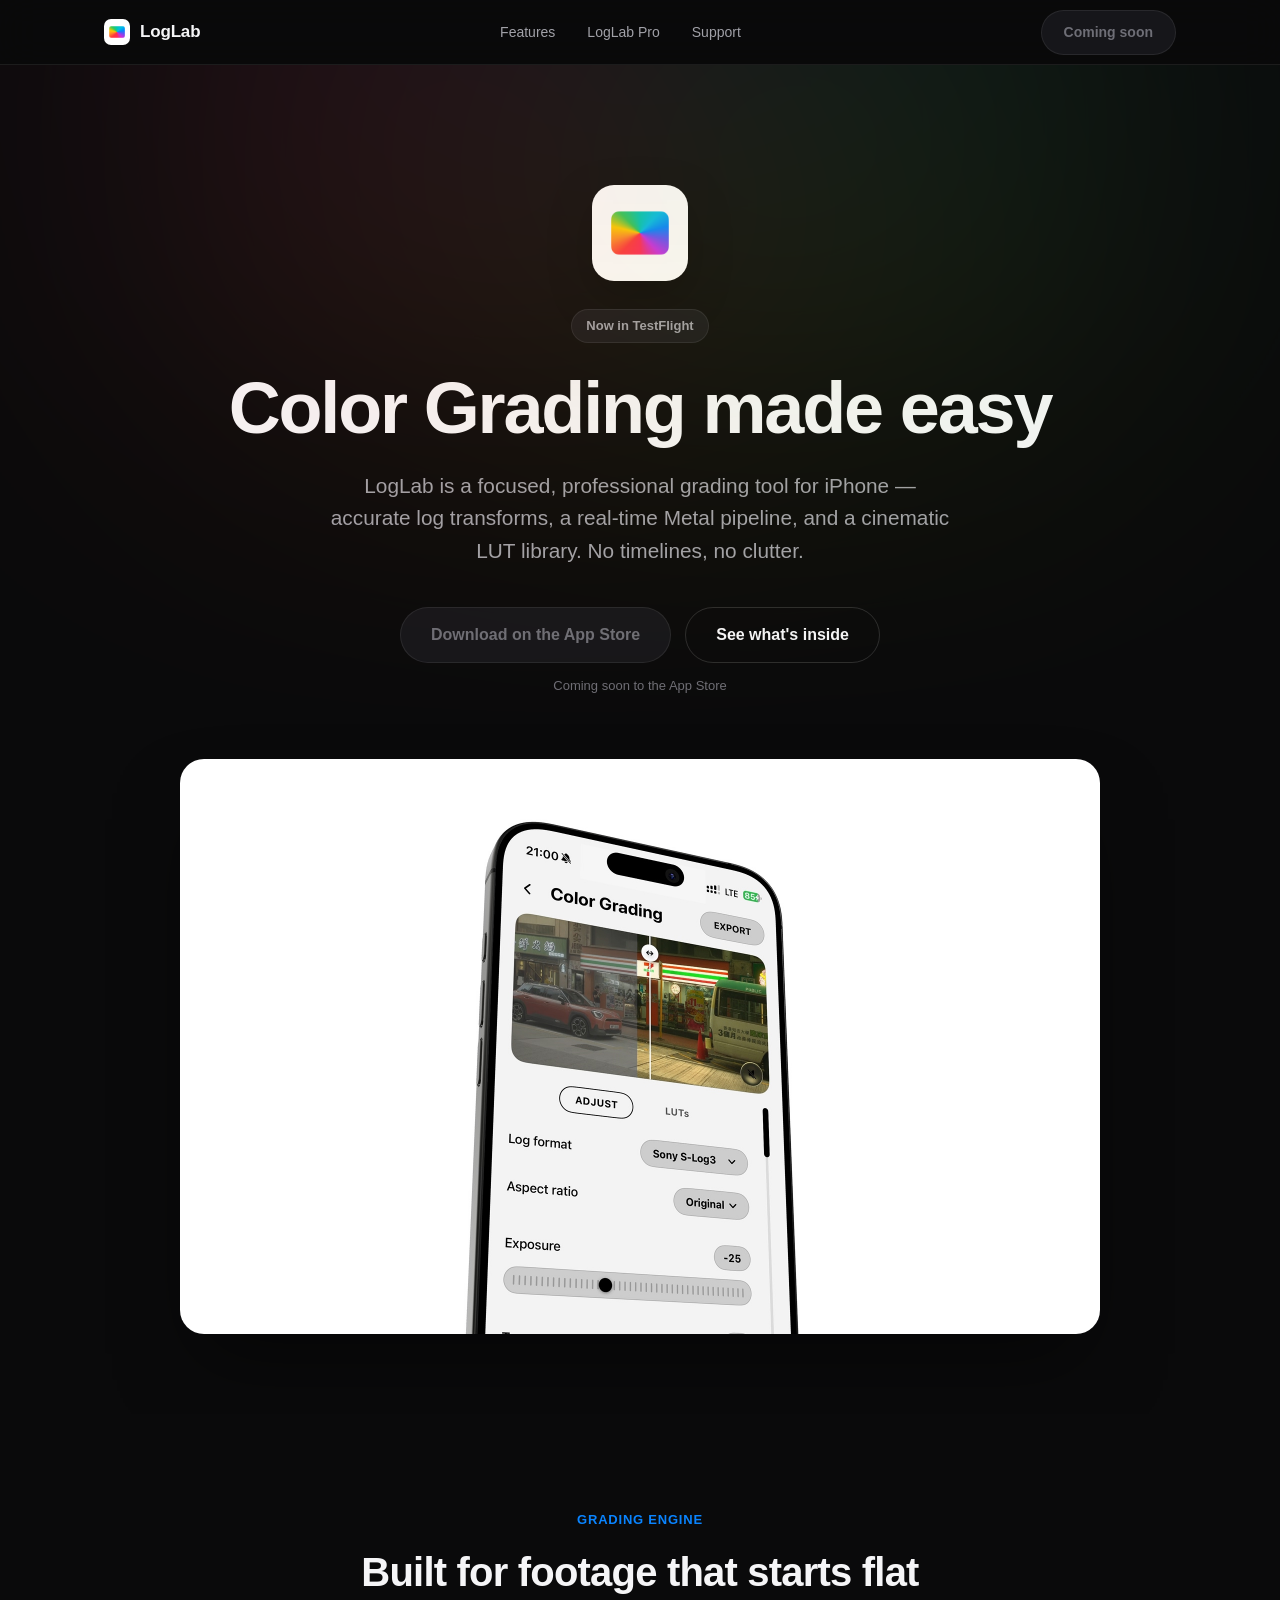
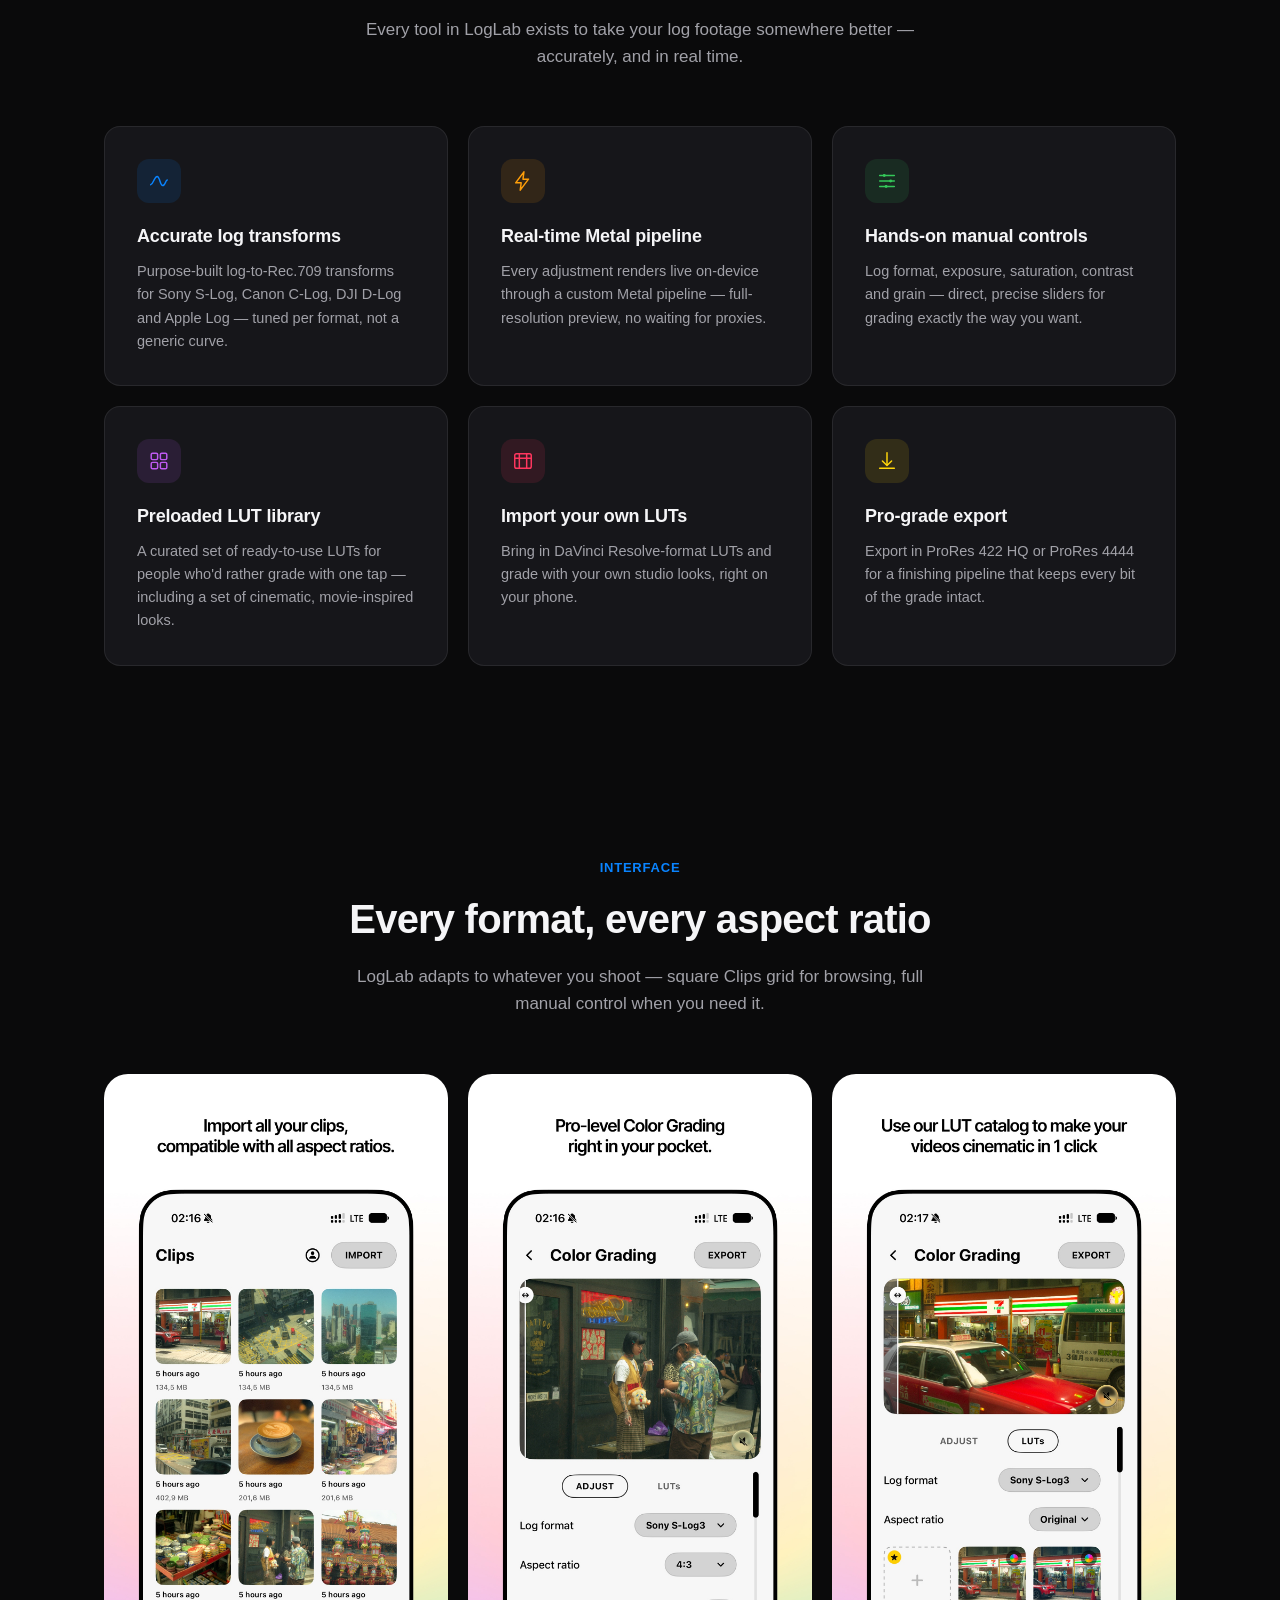
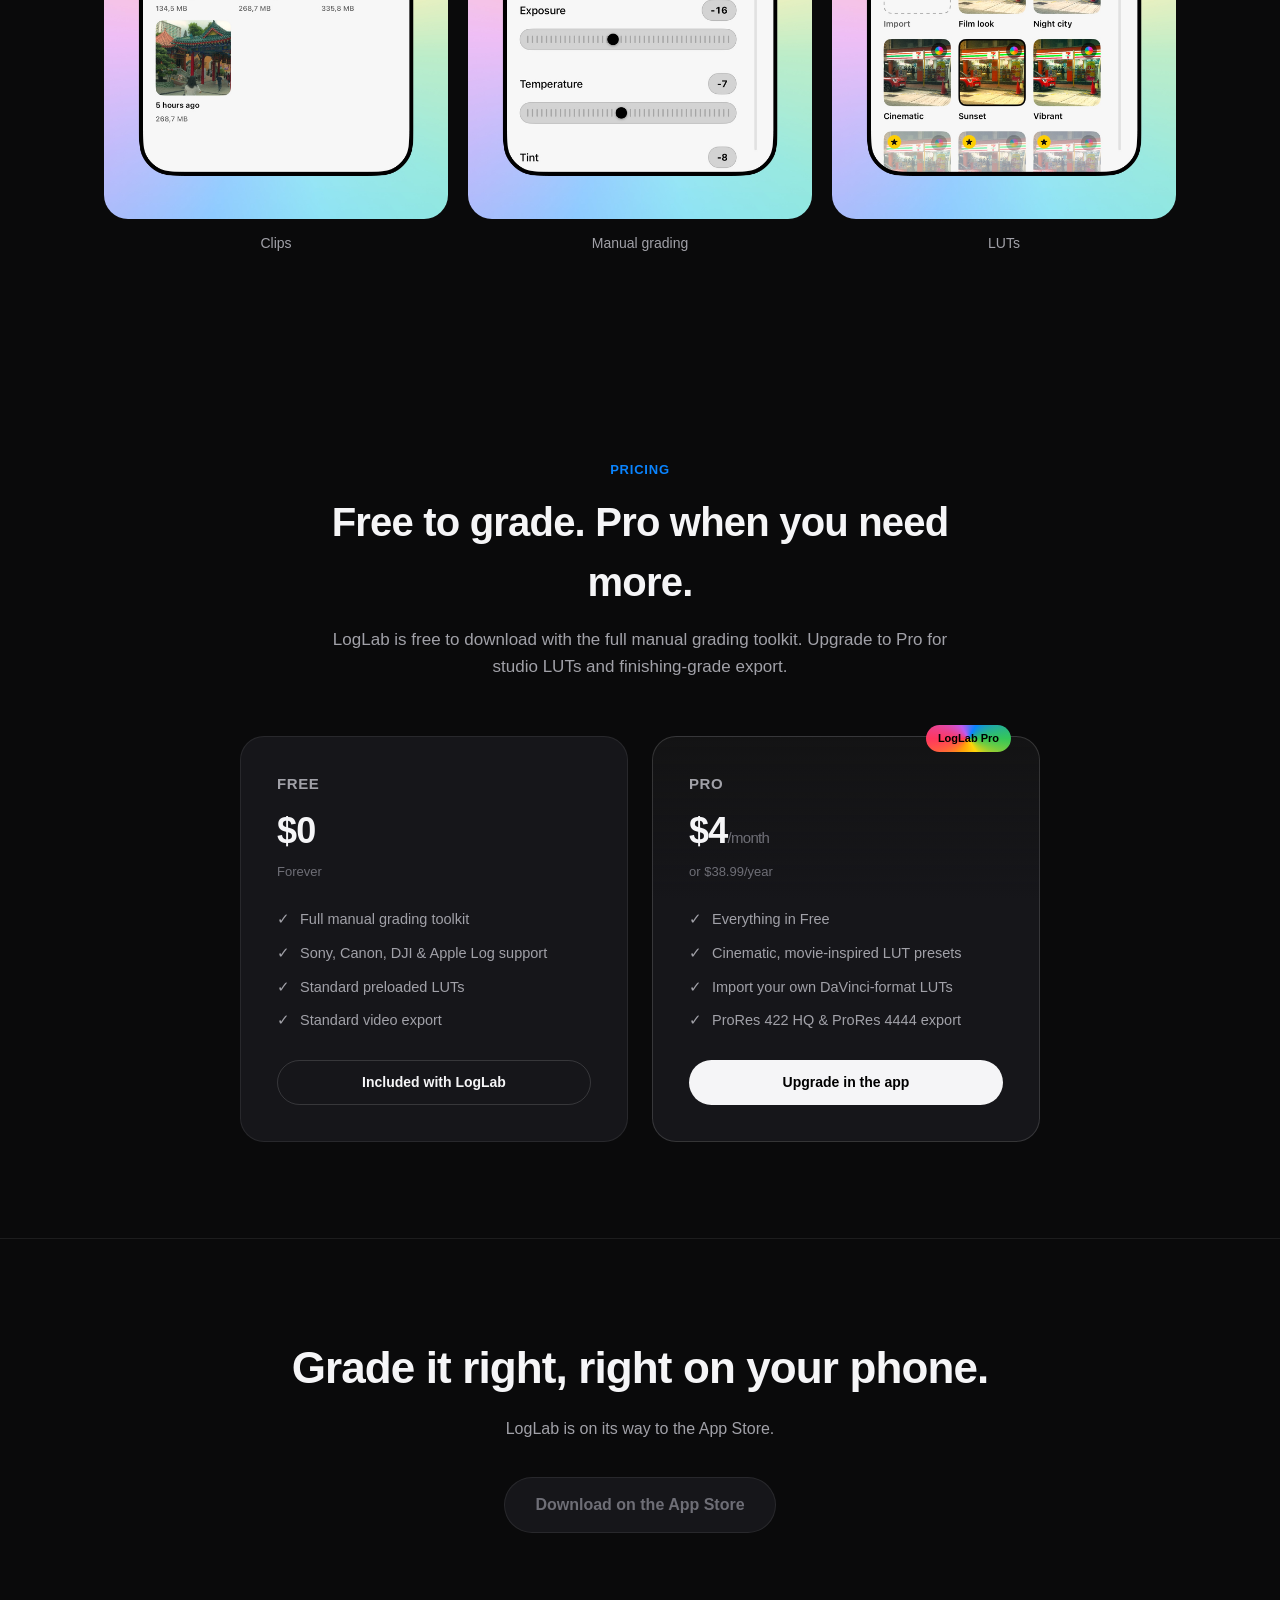
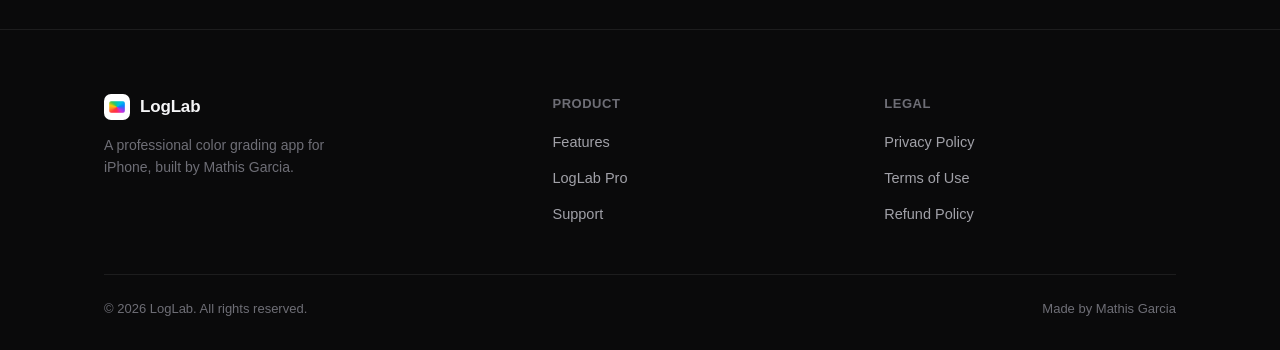
==== commit 2e21a1fa: "Add hero device mockup image with rounded card treatment Co-Authored-By: Claude Sonnet 5 <noreply@an" ====
--- a/index.html
+++ b/index.html
@@ -40,10 +40,7 @@
       </div>
       <p class="hero-note">Coming soon to the App Store</p>
 
-      <div class="hero-shot asset-placeholder">
-        Hero screenshot / device mockup
-        <code>hero-shot@2x.png — 1840×1150</code>
-      </div>
+      <img class="hero-shot" src="/assets/hero-shot.jpg" alt="LogLab color grading screen on iPhone" width="1840" height="1150" />
     </div>
   </header>
 
--- a/style.css
+++ b/style.css
@@ -272,11 +272,15 @@
 }
 
 .hero-shot {
+  display: block;
   margin-top: 64px;
   max-width: 920px;
+  width: 100%;
+  height: auto;
   margin-left: auto;
   margin-right: auto;
-  aspect-ratio: 16 / 10;
+  border-radius: var(--radius-lg);
+  box-shadow: 0 40px 80px -20px rgba(0, 0, 0, 0.5);
 }
 
 /* Sections */
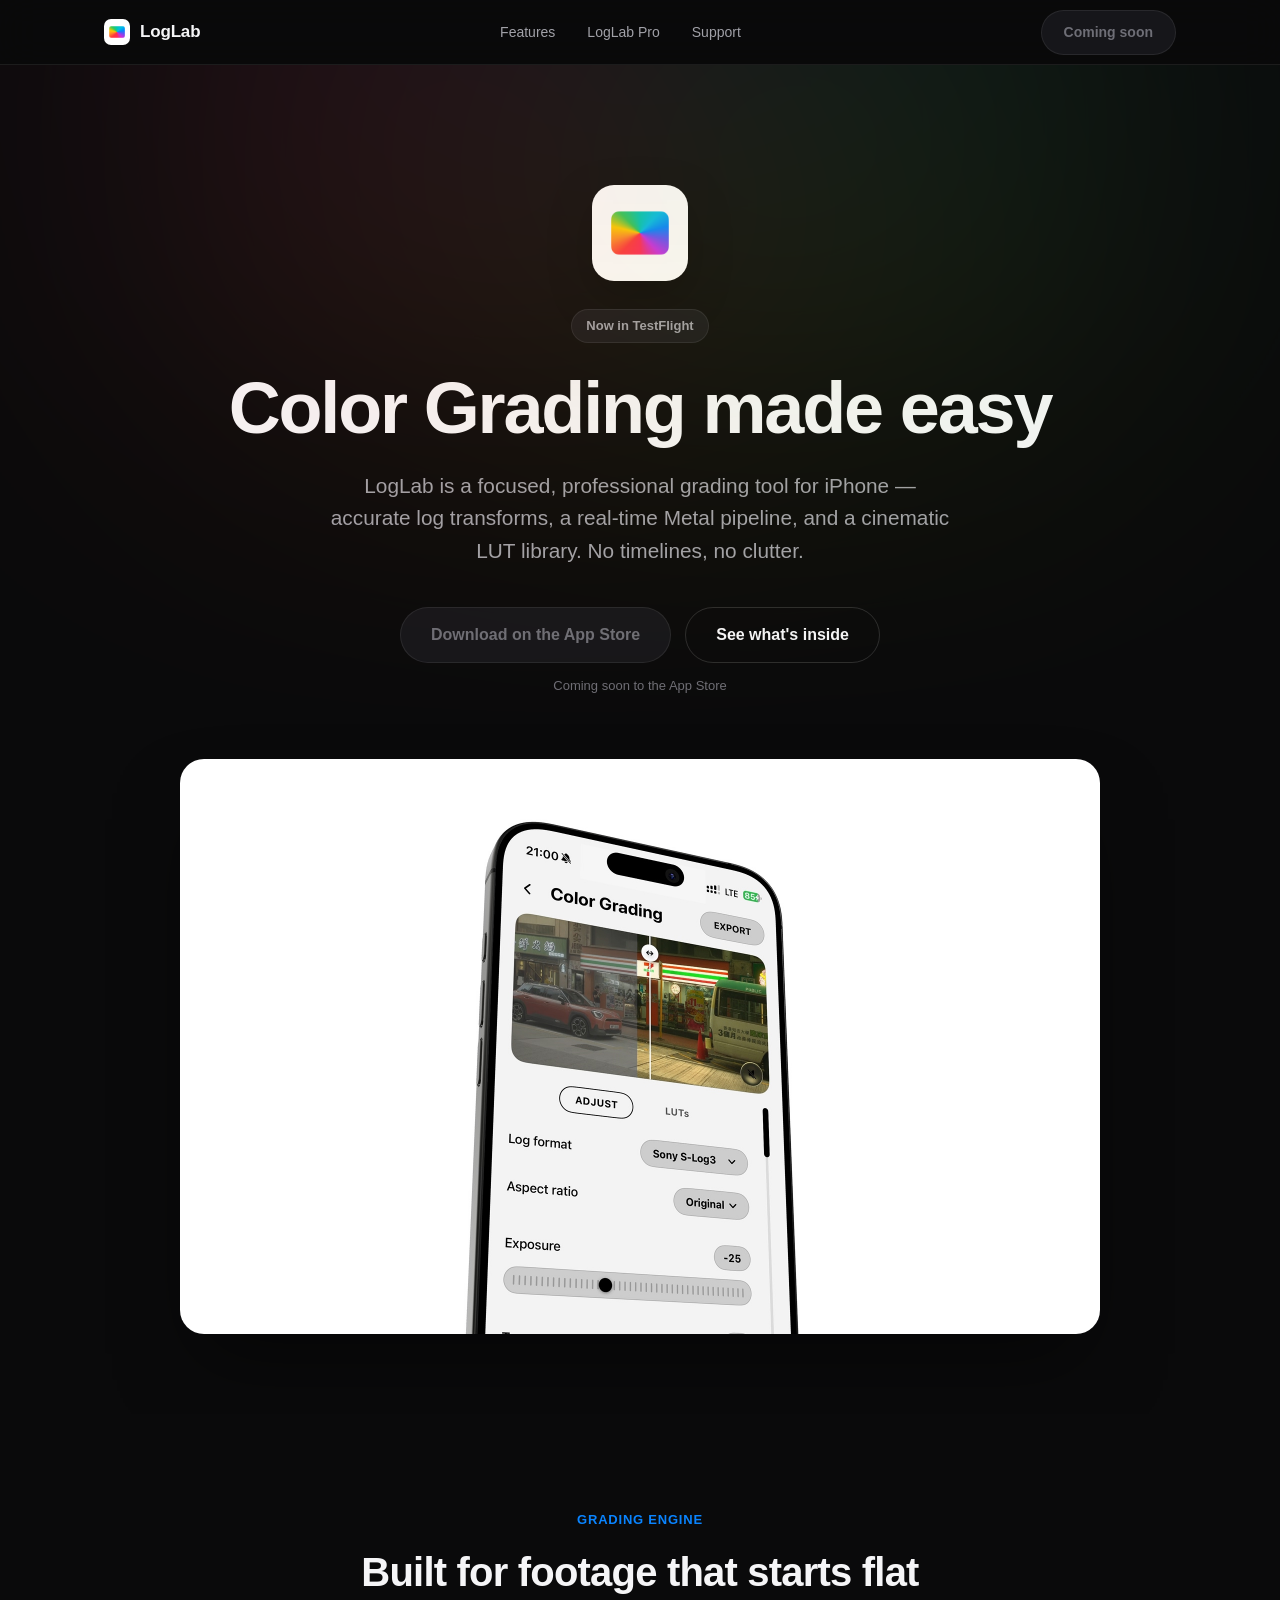
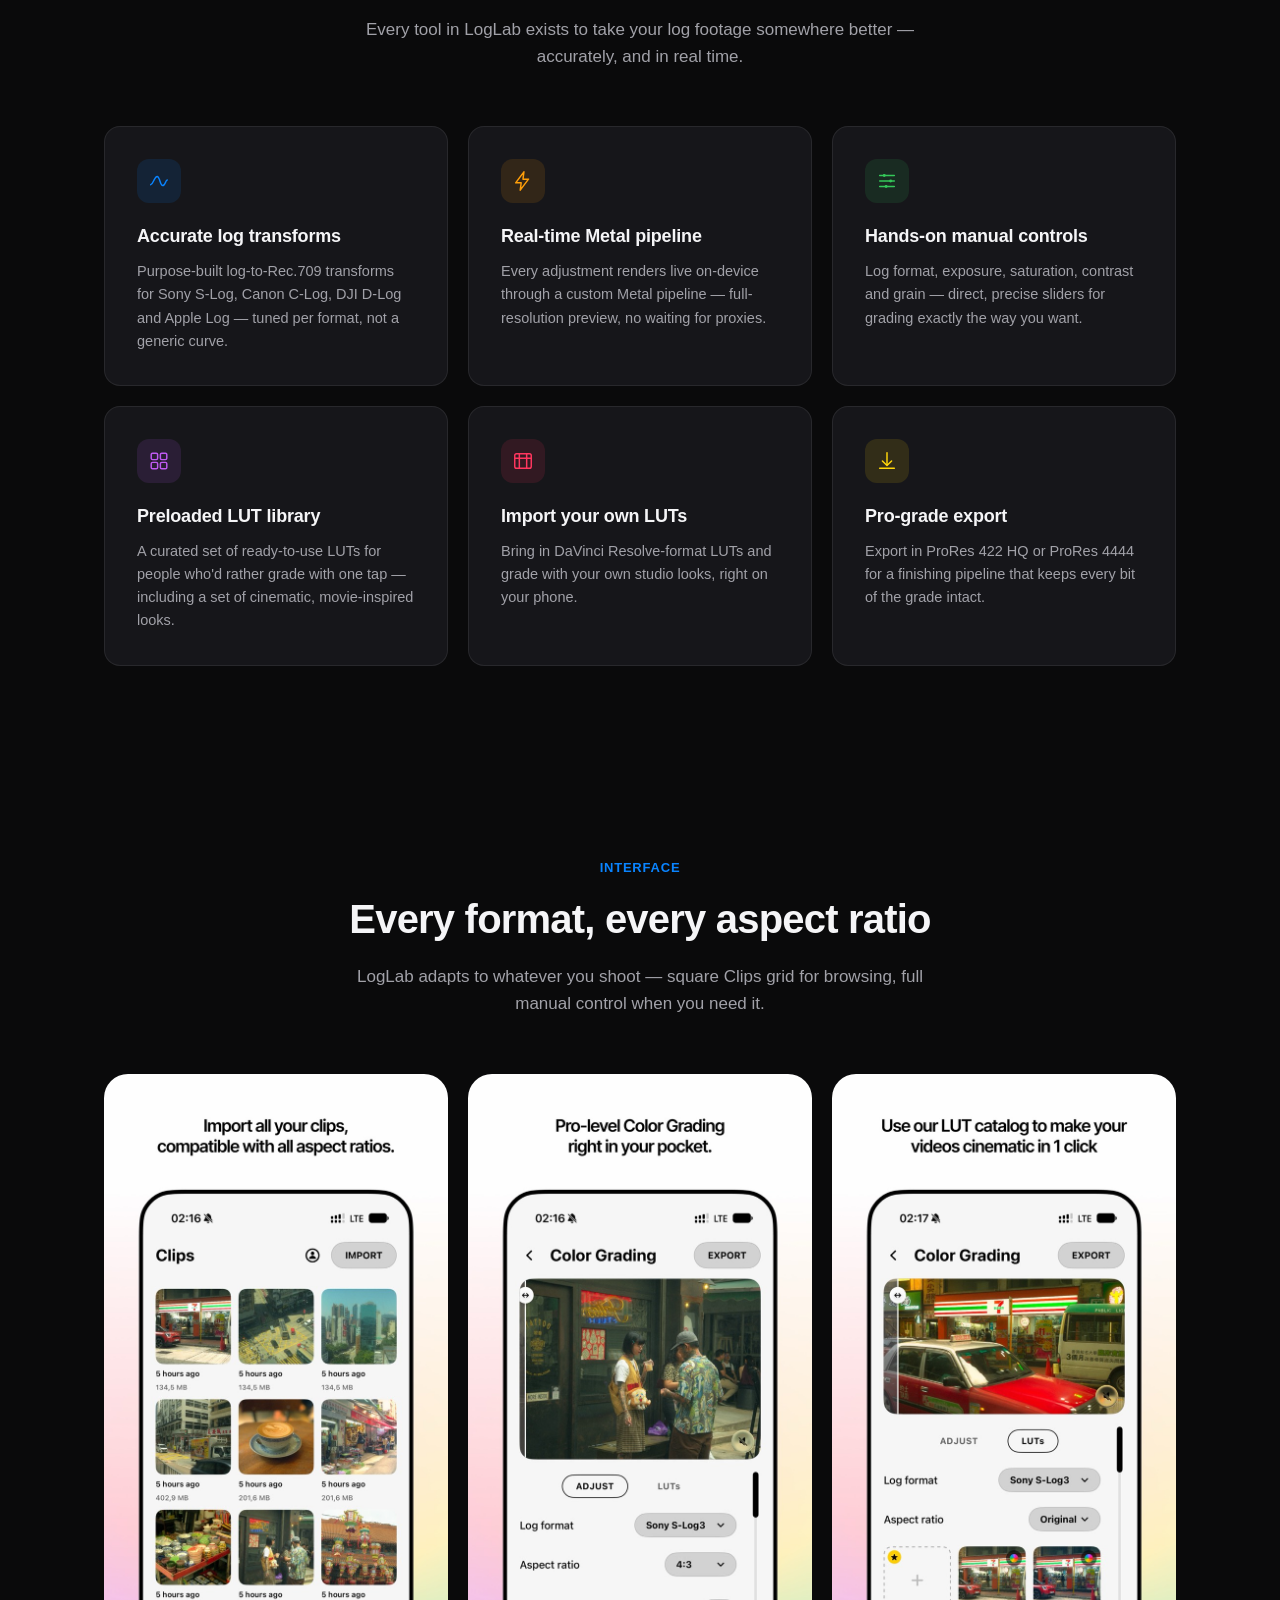
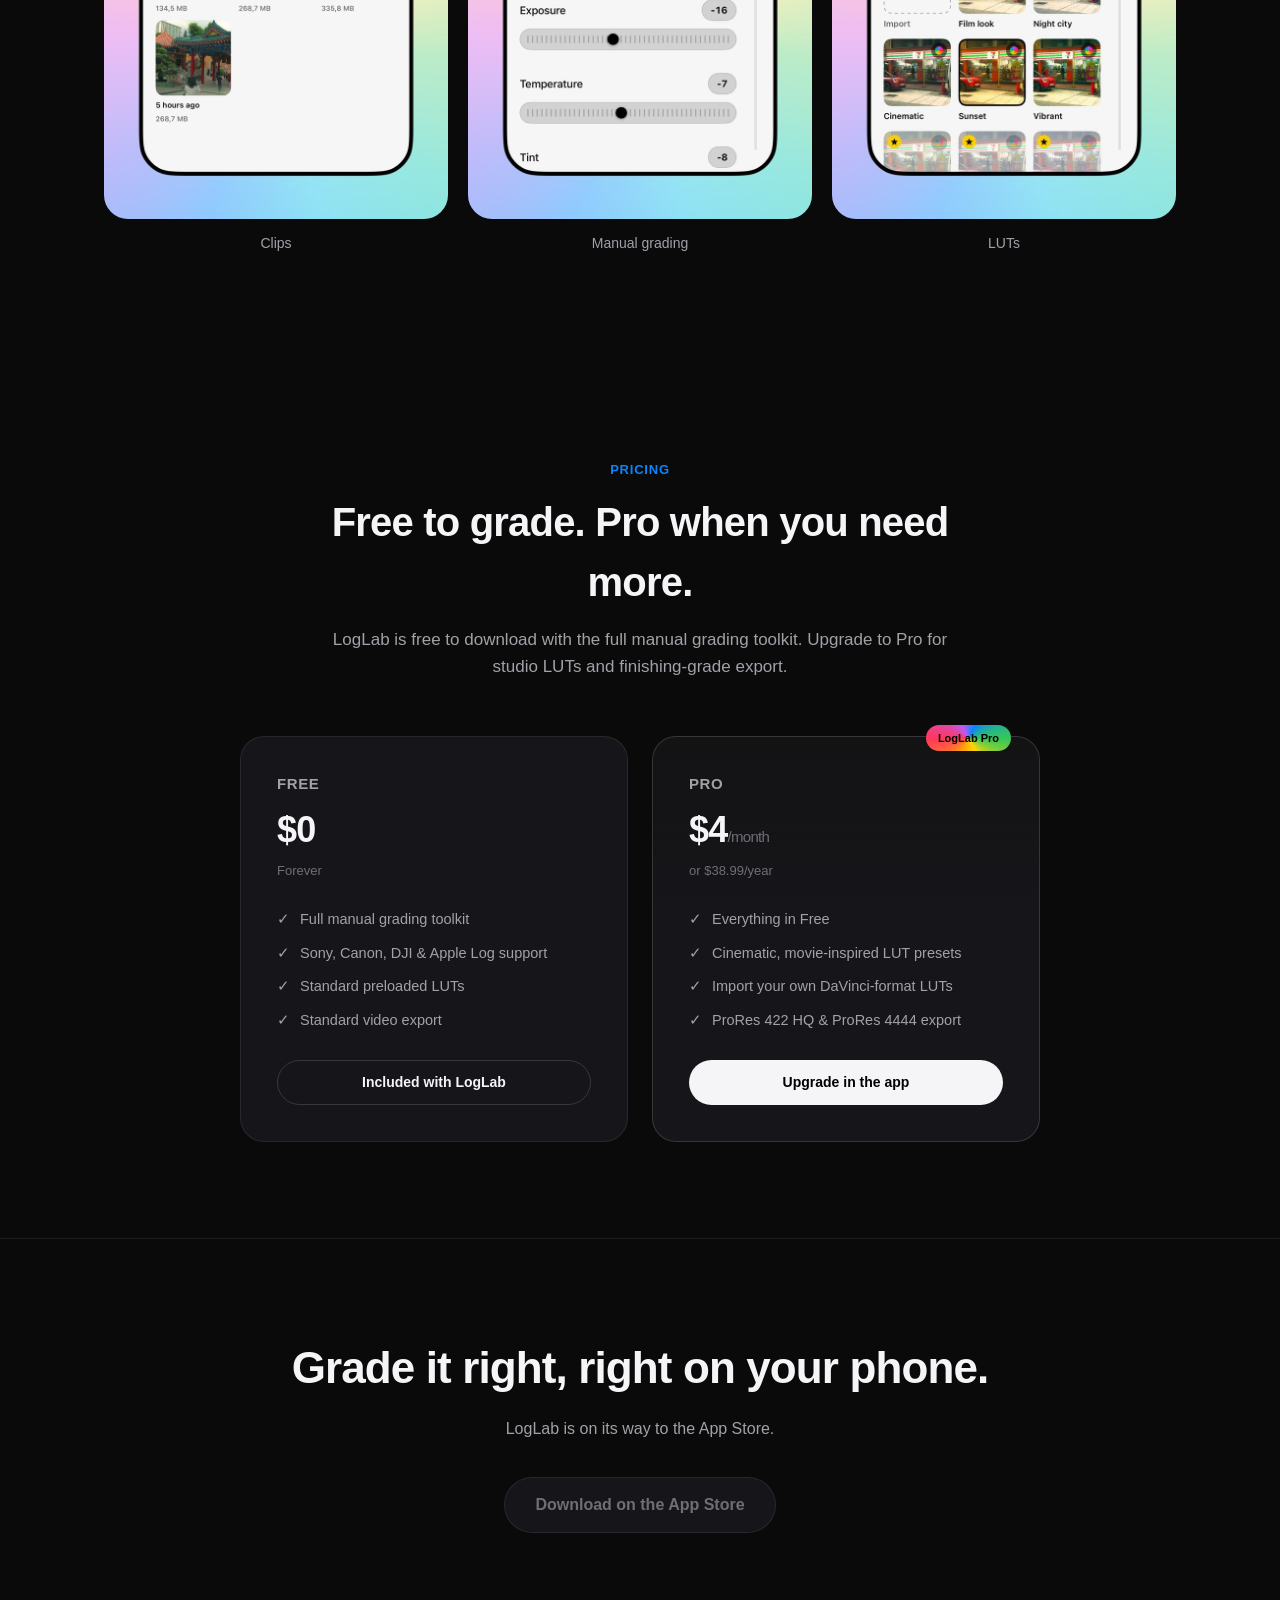
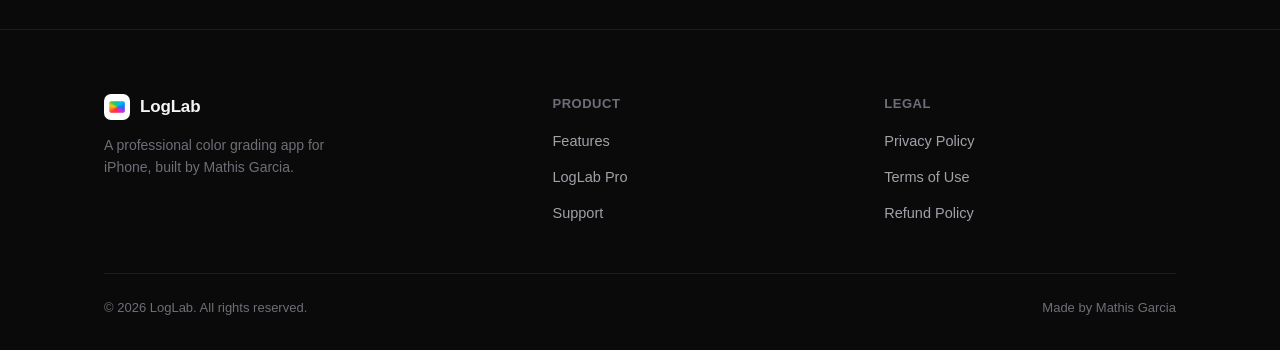
==== commit 33b173f0: "Resize interface screenshots to display size to fix slow load Images were shipped at full 1290x2796 " ====
--- a/index.html
+++ b/index.html
@@ -135,15 +135,15 @@
 
       <div class="showcase-grid">
         <div class="showcase-item">
-          <img class="showcase-shot" src="/assets/screenshot-clips.jpg" alt="LogLab Clips grid screen" width="1290" height="2796" loading="lazy" />
+          <img class="showcase-shot" src="/assets/screenshot-clips.jpg" alt="LogLab Clips grid screen" width="700" height="1517" loading="lazy" />
           <p class="showcase-caption">Clips</p>
         </div>
         <div class="showcase-item">
-          <img class="showcase-shot" src="/assets/screenshot-manual.jpg" alt="LogLab manual grading screen" width="1290" height="2796" loading="lazy" />
+          <img class="showcase-shot" src="/assets/screenshot-manual.jpg" alt="LogLab manual grading screen" width="700" height="1517" loading="lazy" />
           <p class="showcase-caption">Manual grading</p>
         </div>
         <div class="showcase-item">
-          <img class="showcase-shot" src="/assets/screenshot-luts.jpg" alt="LogLab LUTs screen" width="1290" height="2796" loading="lazy" />
+          <img class="showcase-shot" src="/assets/screenshot-luts.jpg" alt="LogLab LUTs screen" width="700" height="1517" loading="lazy" />
           <p class="showcase-caption">LUTs</p>
         </div>
       </div>
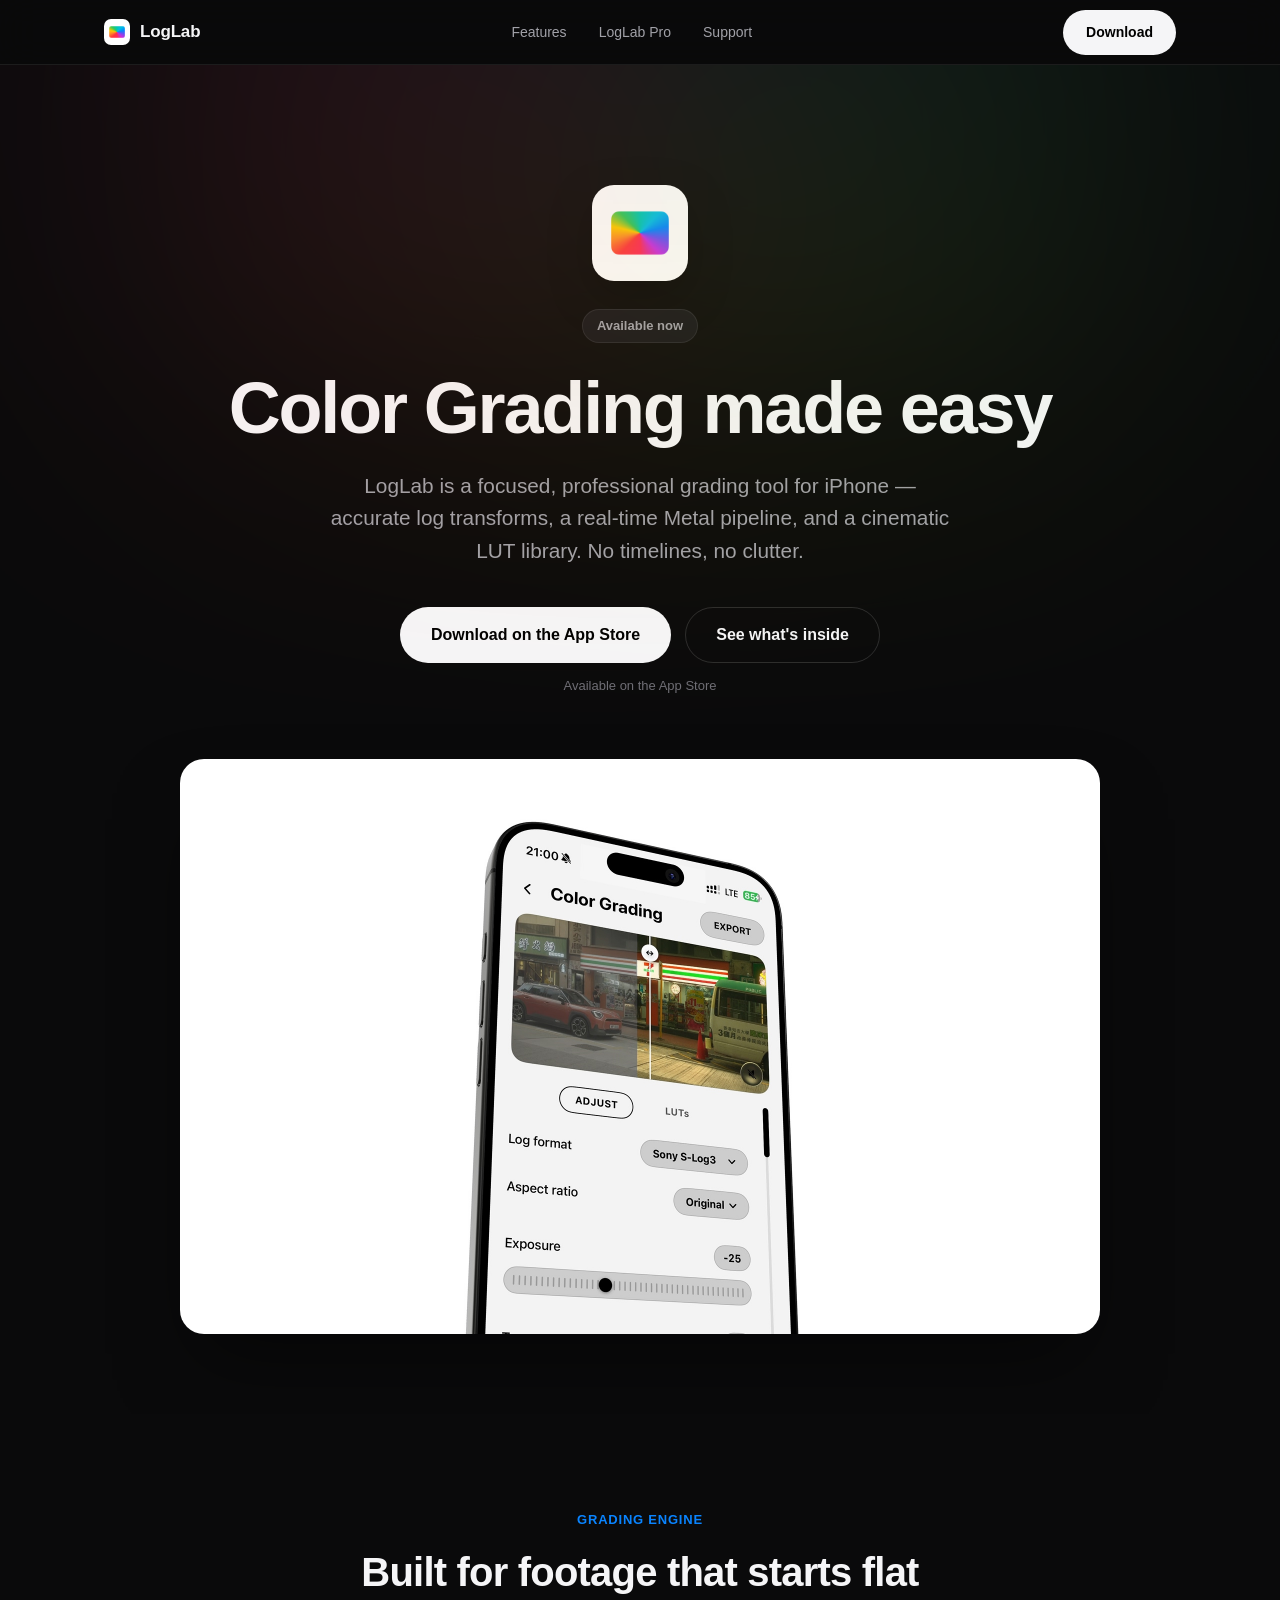
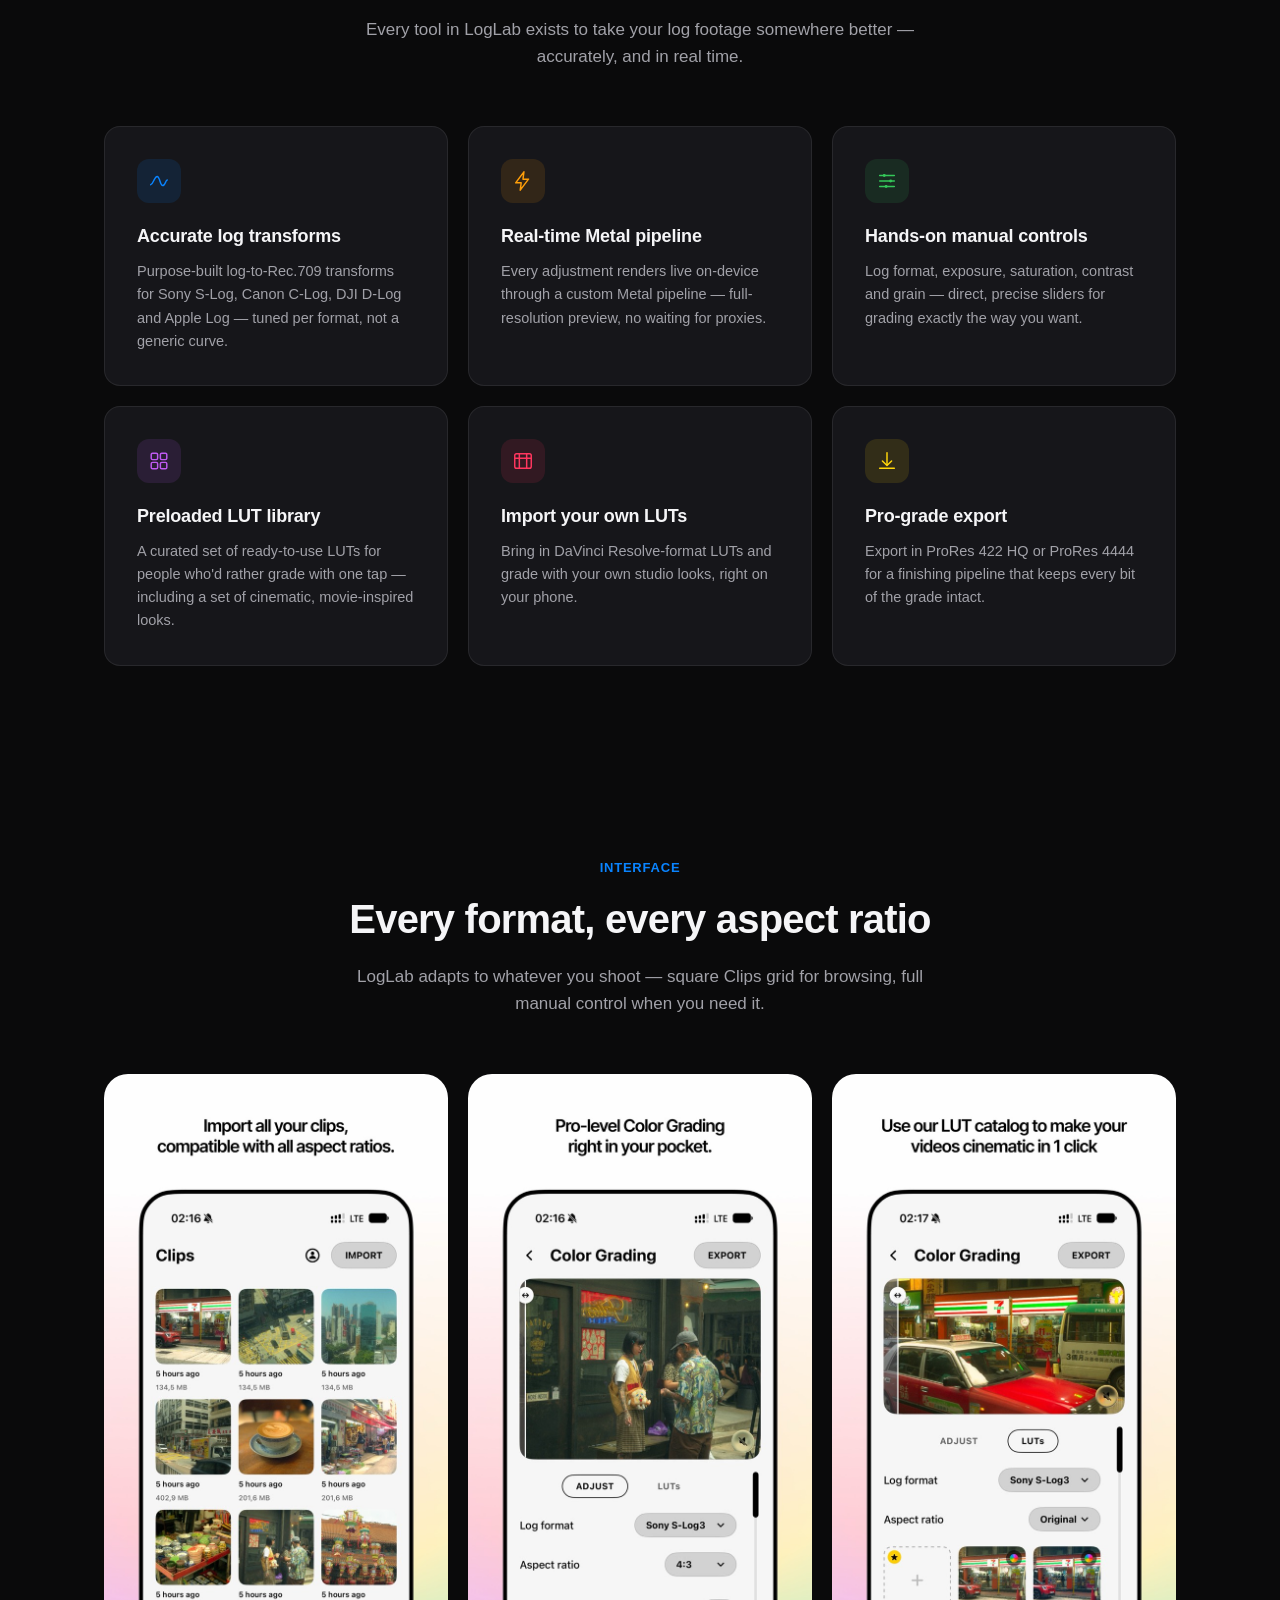
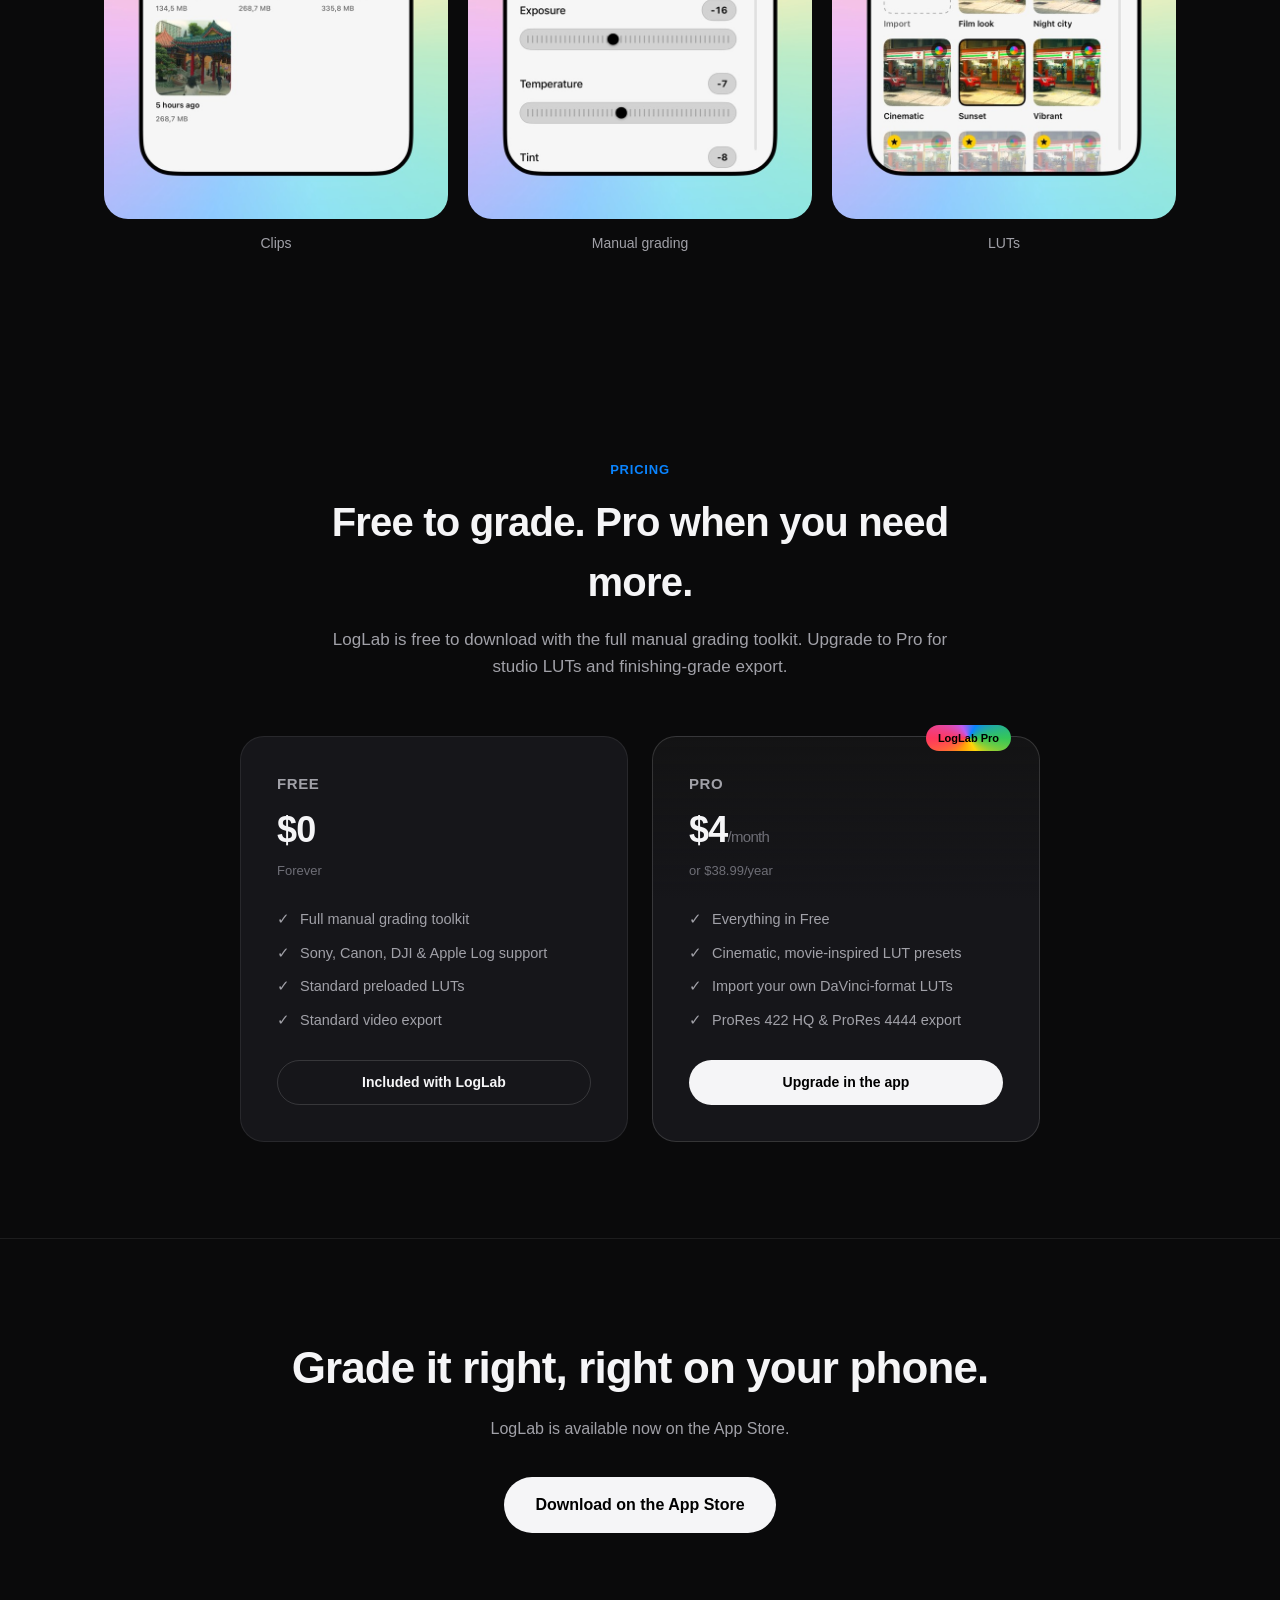
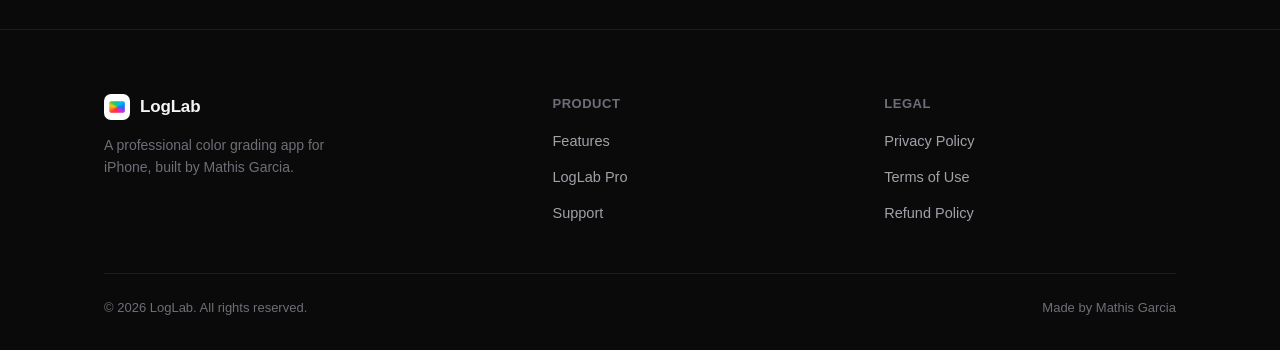
==== commit d221a0db: "Update site copy and CTAs now that LogLab is live on the App Store Co-Authored-By: Claude Sonnet 5 <" ====
--- a/index.html
+++ b/index.html
@@ -22,7 +22,7 @@
         <a href="/support.html">Support</a>
       </div>
       <div class="nav-cta">
-        <a class="btn btn-disabled" href="#">Coming soon</a>
+        <a class="btn btn-primary" href="https://apps.apple.com/fr/app/loglab/id6808128285?l=en-GB" target="_blank" rel="noopener">Download</a>
       </div>
     </div>
   </nav>
@@ -31,14 +31,14 @@
     <div class="hero-glow"></div>
     <div class="container">
       <img class="hero-icon" src="/app-icon.png" alt="LogLab app icon" width="96" height="96" />
-      <span class="eyebrow">Now in TestFlight</span>
+      <span class="eyebrow">Available now</span>
       <h1>Color Grading made easy</h1>
       <p class="lead">LogLab is a focused, professional grading tool for iPhone — accurate log transforms, a real-time Metal pipeline, and a cinematic LUT library. No timelines, no clutter.</p>
       <div class="hero-actions">
-        <a class="btn btn-disabled btn-lg" href="#">Download on the App Store</a>
+        <a class="btn btn-primary btn-lg" href="https://apps.apple.com/fr/app/loglab/id6808128285?l=en-GB" target="_blank" rel="noopener">Download on the App Store</a>
         <a class="btn btn-secondary btn-lg" href="#features">See what's inside</a>
       </div>
-      <p class="hero-note">Coming soon to the App Store</p>
+      <p class="hero-note">Available on the App Store</p>
 
       <img class="hero-shot" src="/assets/hero-shot.jpg" alt="LogLab color grading screen on iPhone" width="1840" height="1150" />
     </div>
@@ -192,8 +192,8 @@
   <section class="cta-band">
     <div class="container">
       <h2>Grade it right, right on your phone.</h2>
-      <p>LogLab is on its way to the App Store.</p>
-      <a class="btn btn-disabled btn-lg" href="#">Download on the App Store</a>
+      <p>LogLab is available now on the App Store.</p>
+      <a class="btn btn-primary btn-lg" href="https://apps.apple.com/fr/app/loglab/id6808128285?l=en-GB" target="_blank" rel="noopener">Download on the App Store</a>
     </div>
   </section>
 
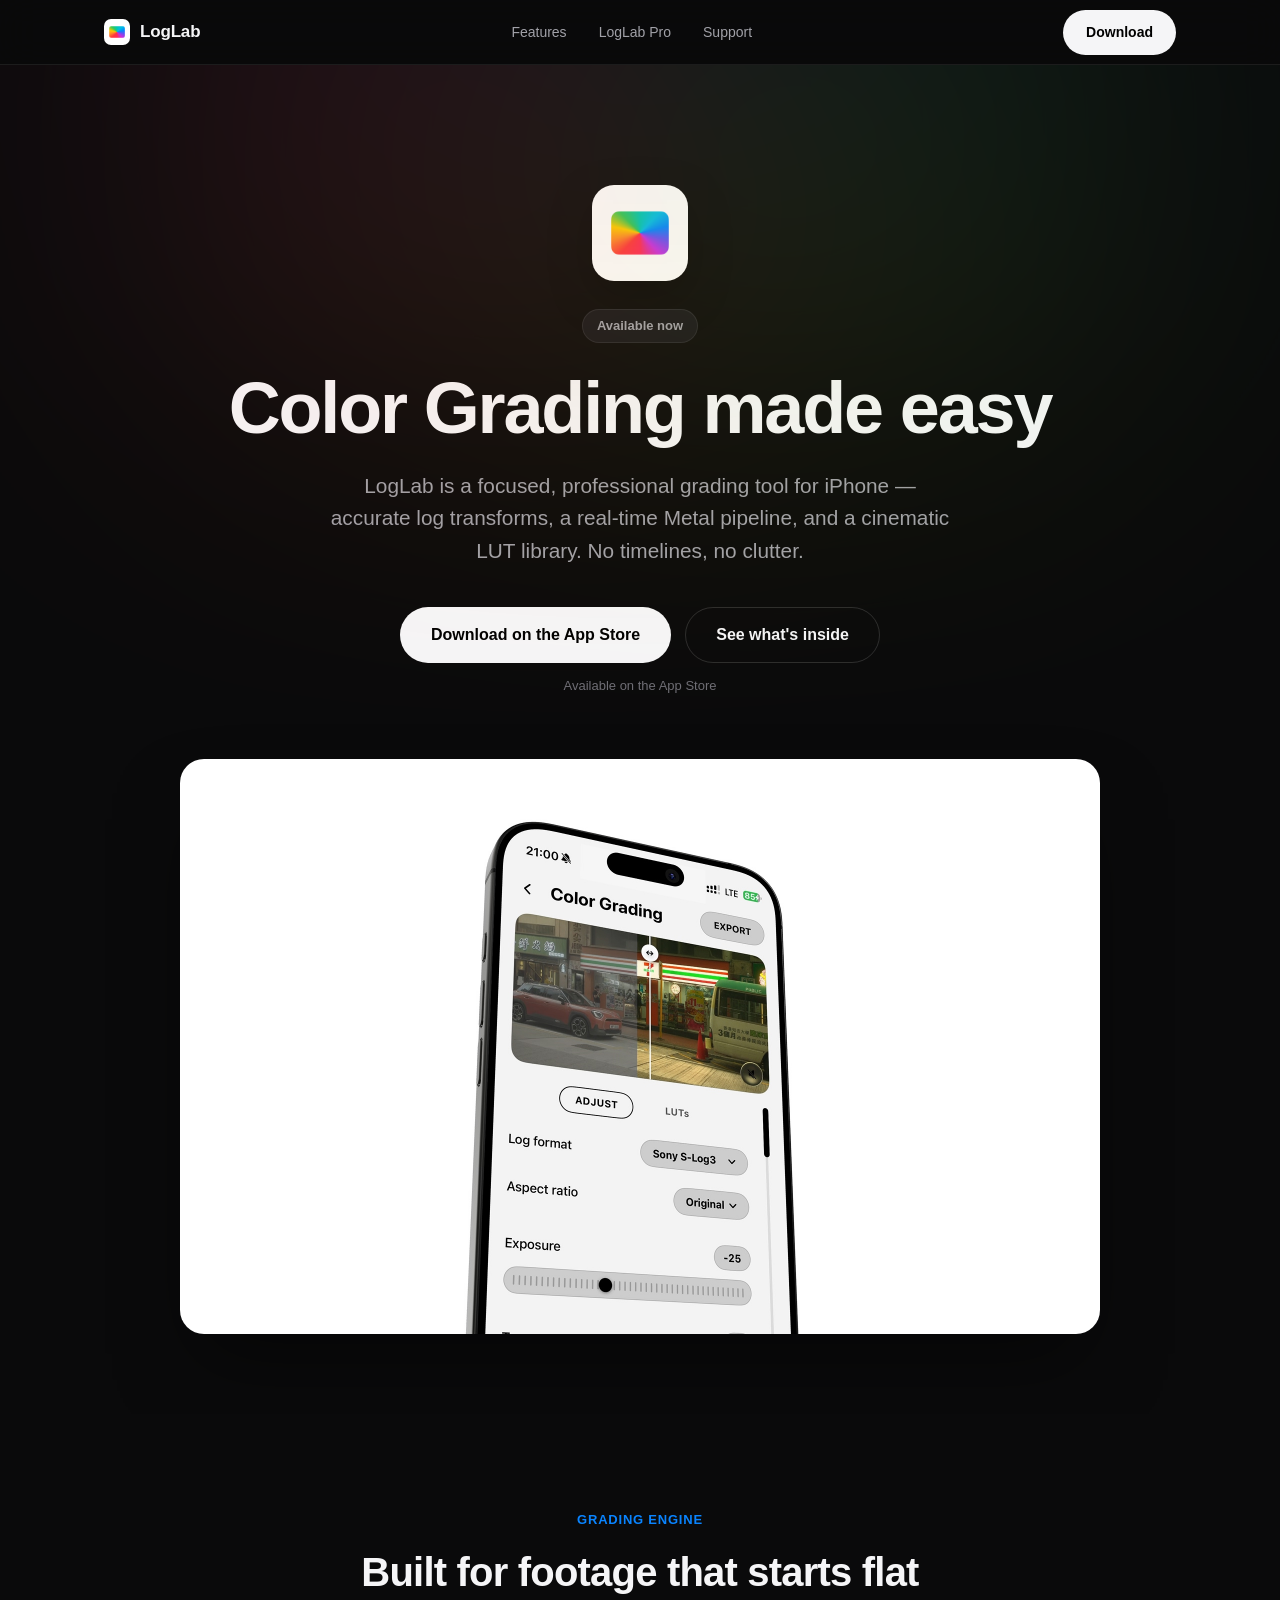
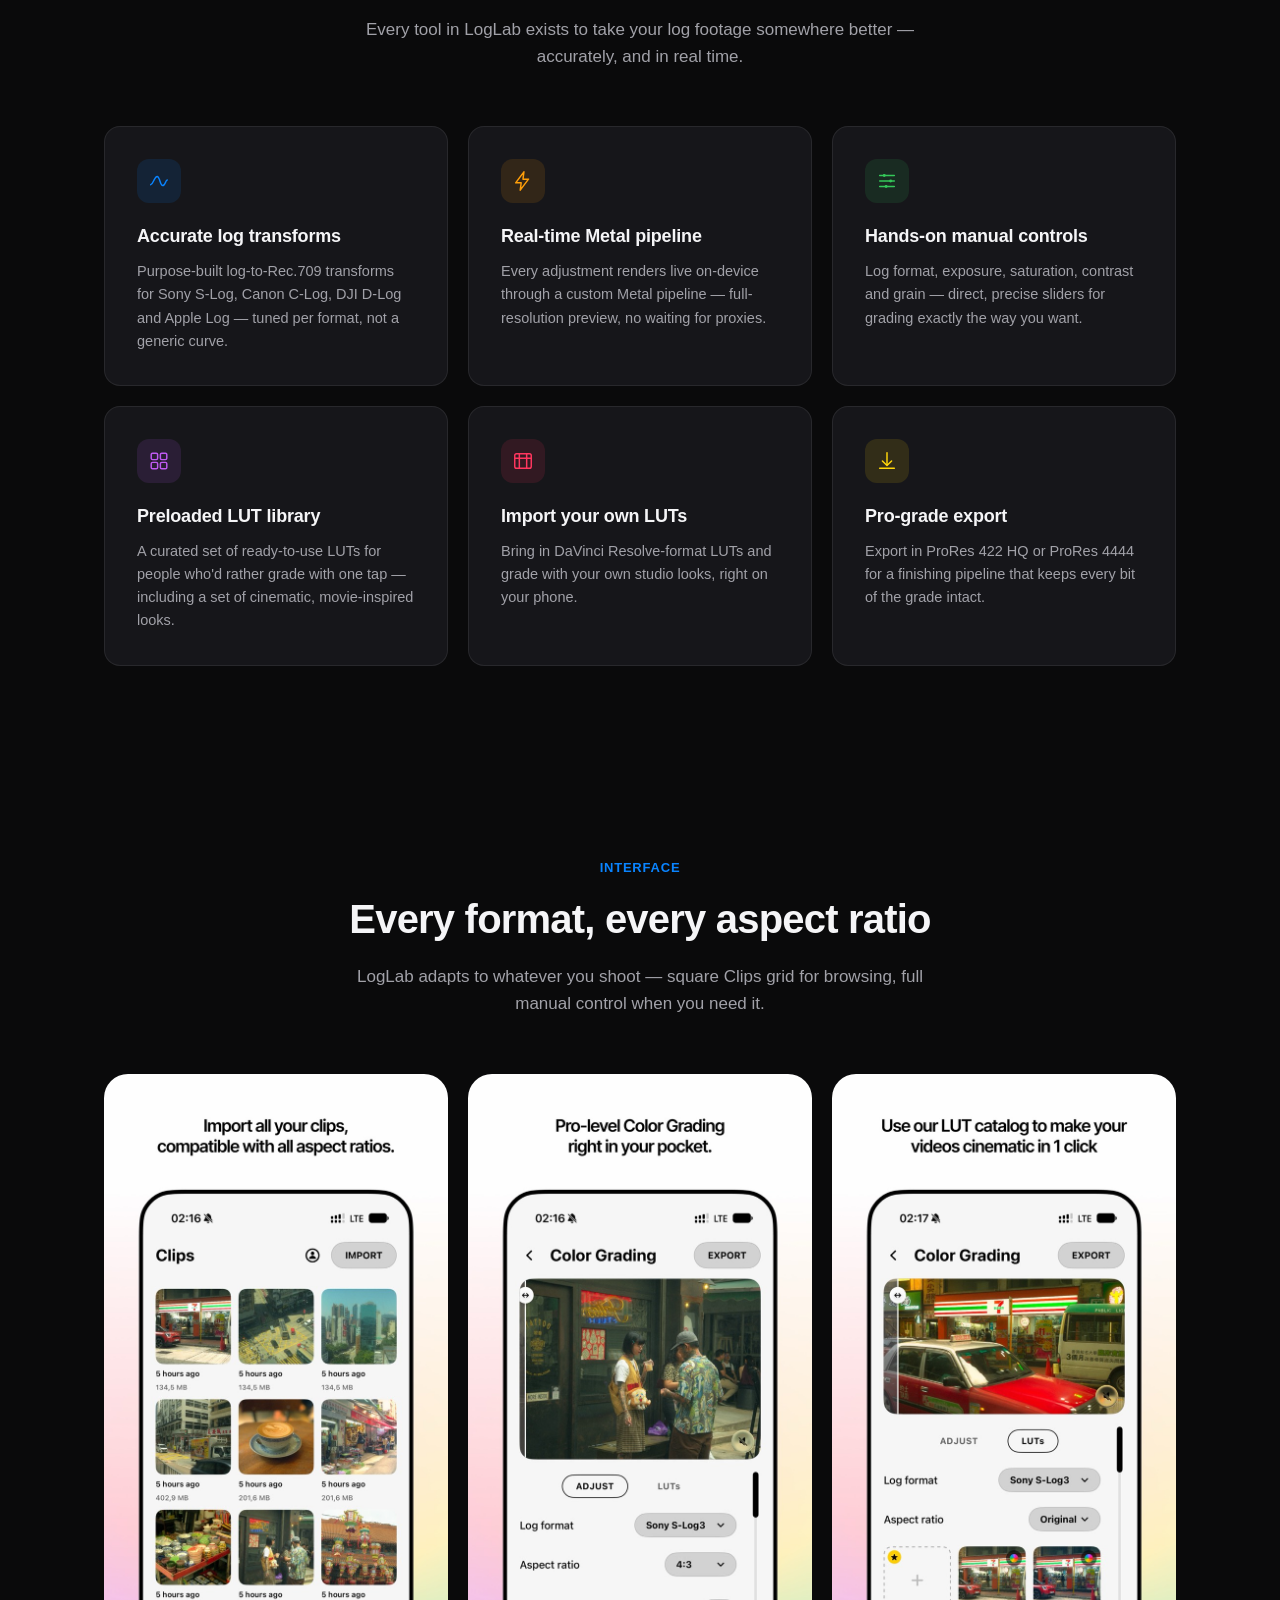
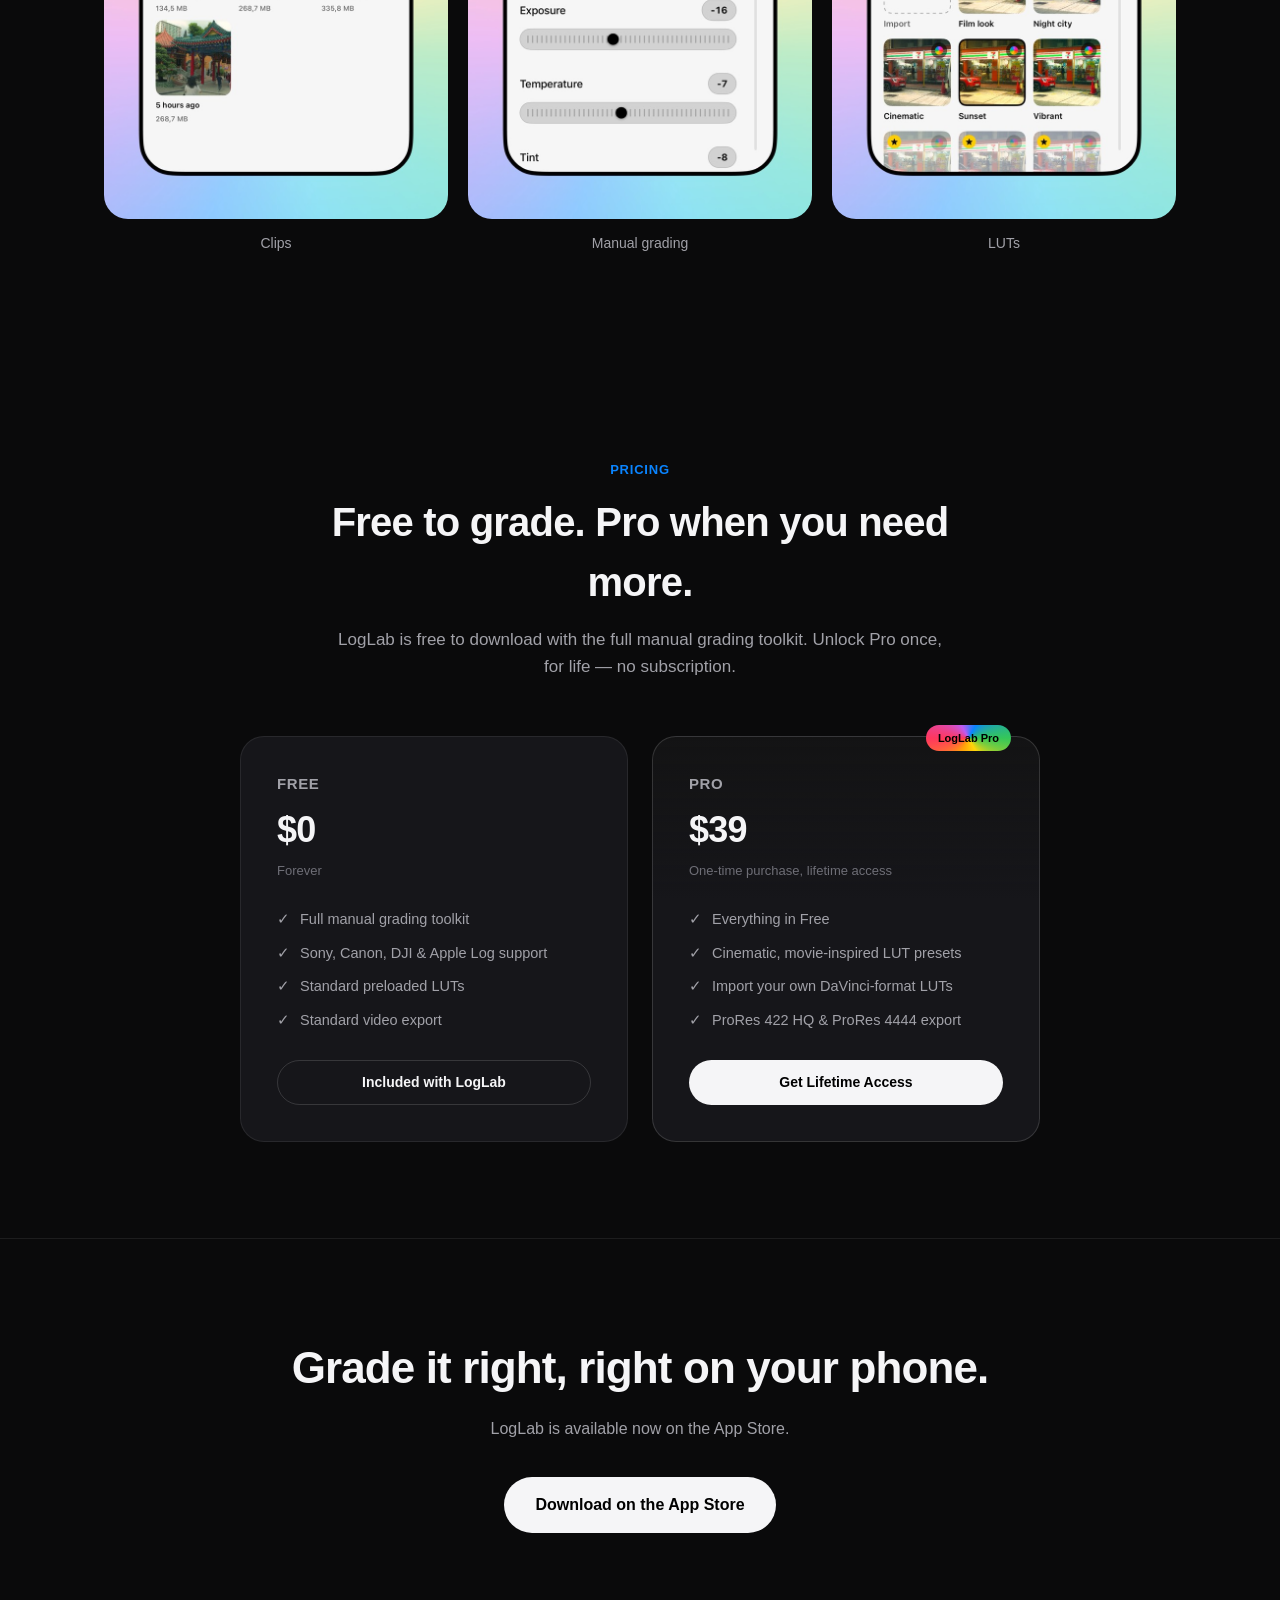
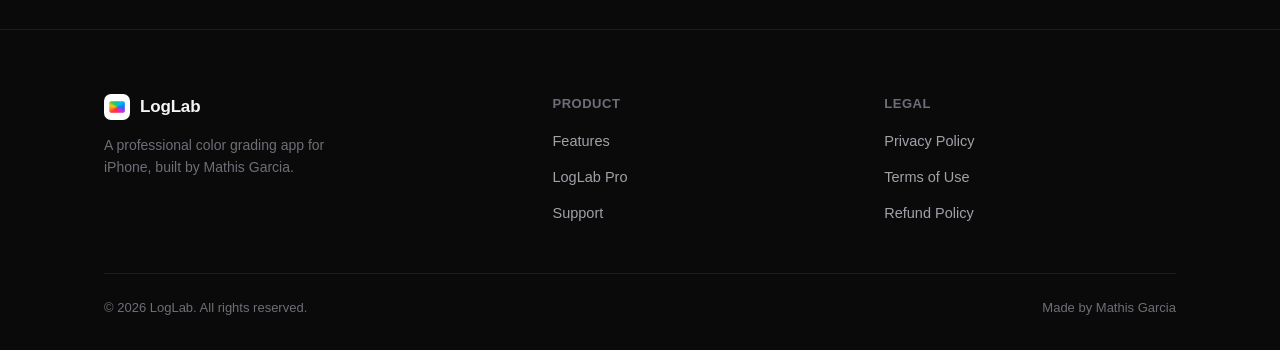
==== commit ef883bc9: "Switch pricing and legal copy from subscription to lifetime purchase LogLab Pro moved from a $4/mont" ====
--- a/index.html
+++ b/index.html
@@ -155,7 +155,7 @@
       <div class="section-head">
         <div class="kicker">Pricing</div>
         <h2>Free to grade. Pro when you need more.</h2>
-        <p>LogLab is free to download with the full manual grading toolkit. Upgrade to Pro for studio LUTs and finishing-grade export.</p>
+        <p>LogLab is free to download with the full manual grading toolkit. Unlock Pro once, for life — no subscription.</p>
       </div>
 
       <div class="pricing-grid">
@@ -175,15 +175,15 @@
         <div class="plan plan-pro">
           <span class="plan-badge">LogLab Pro</span>
           <h3>Pro</h3>
-          <p class="price">$4<span>/month</span></p>
-          <p class="price-note">or $38.99/year</p>
+          <p class="price">$39</p>
+          <p class="price-note">One-time purchase, lifetime access</p>
           <ul>
             <li><span>✓</span> Everything in Free</li>
             <li><span>✓</span> Cinematic, movie-inspired LUT presets</li>
             <li><span>✓</span> Import your own DaVinci-format LUTs</li>
             <li><span>✓</span> ProRes 422 HQ &amp; ProRes 4444 export</li>
           </ul>
-          <a class="btn btn-primary" href="#" style="width:100%;">Upgrade in the app</a>
+          <a class="btn btn-primary" href="#" style="width:100%;">Get Lifetime Access</a>
         </div>
       </div>
     </div>
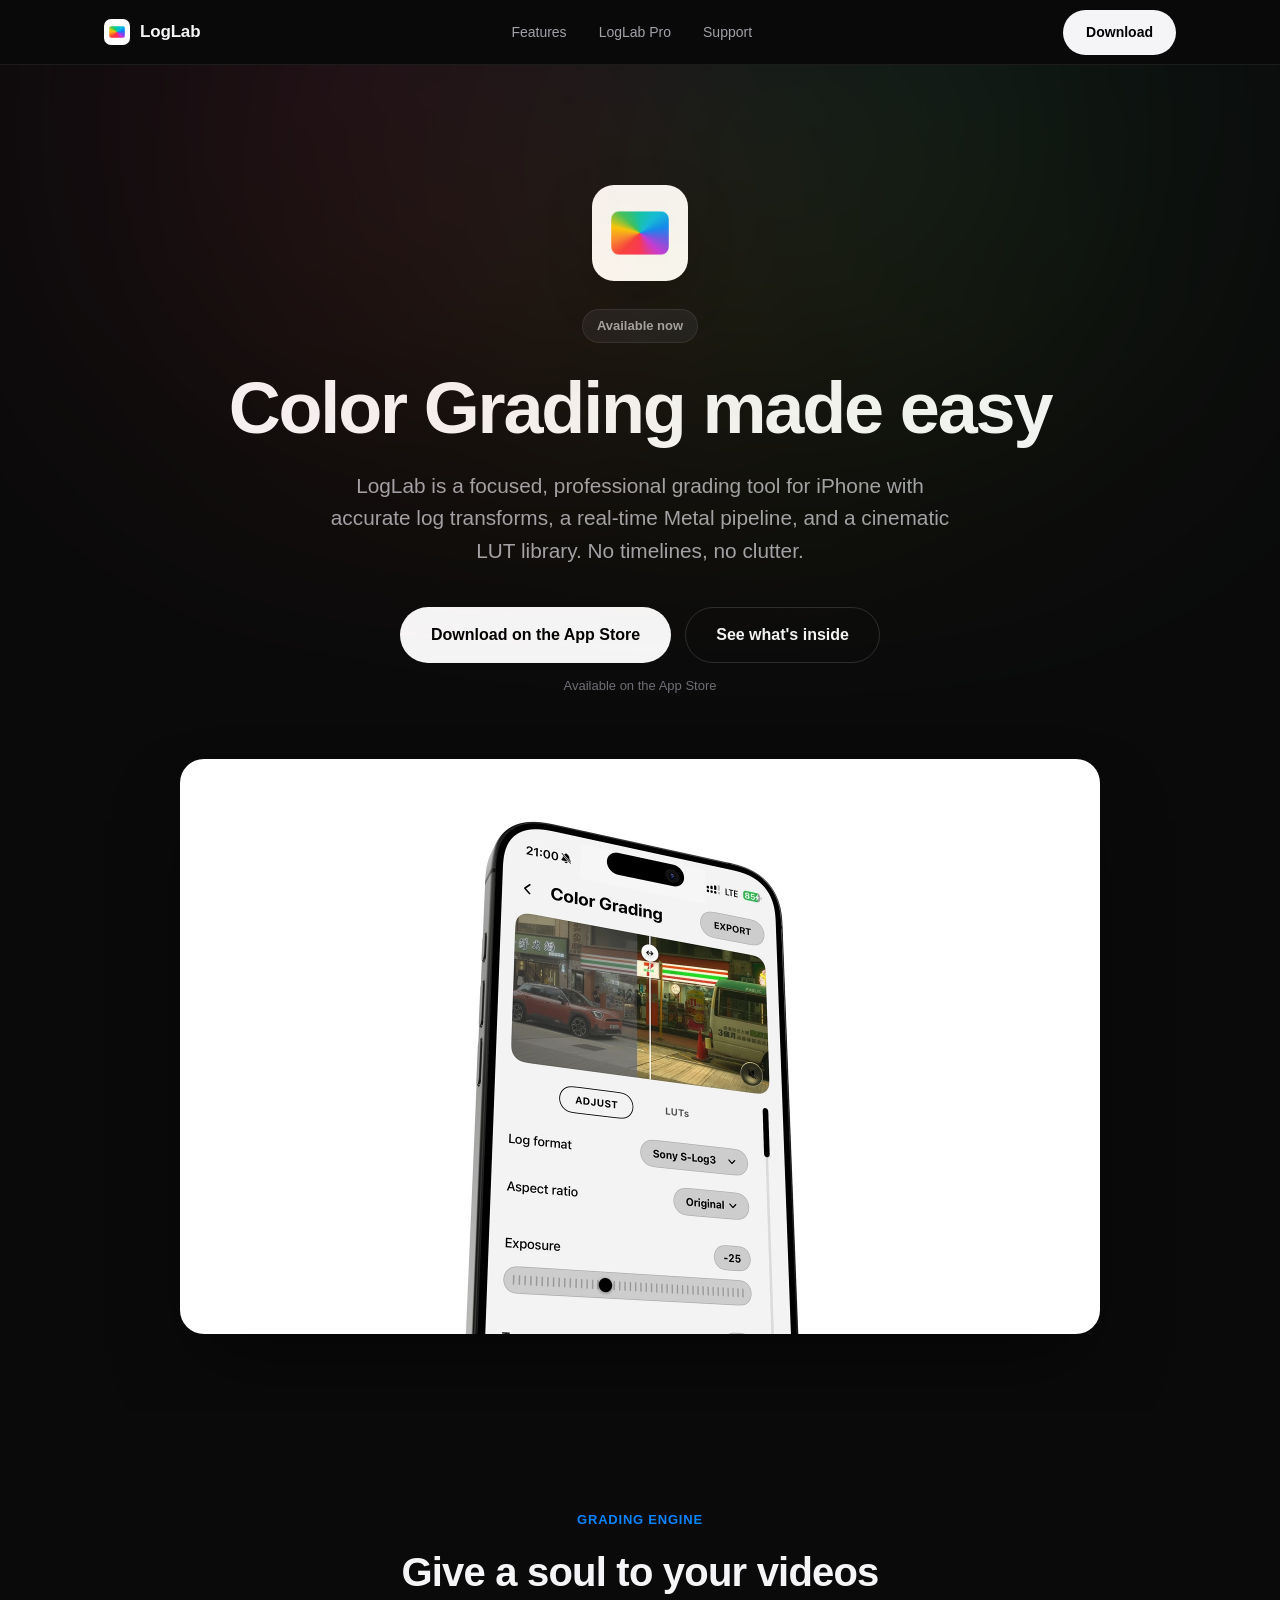
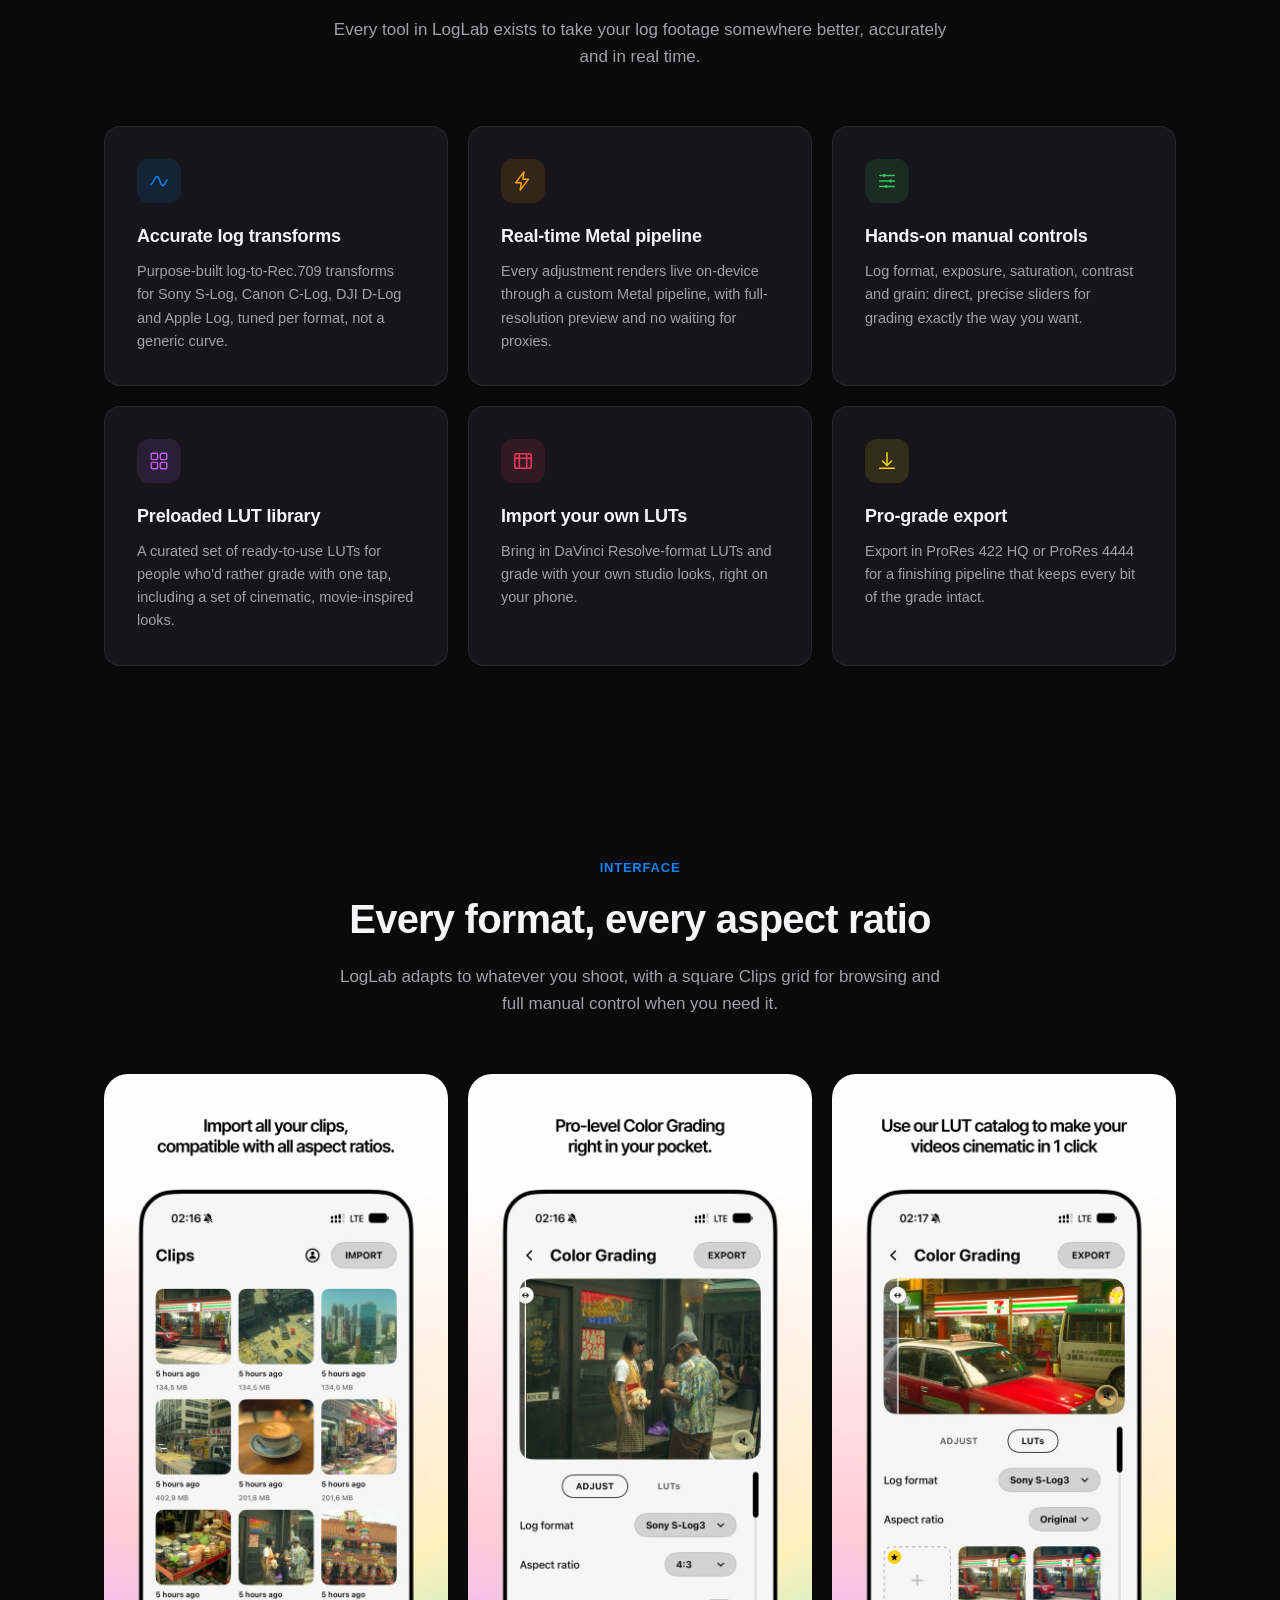
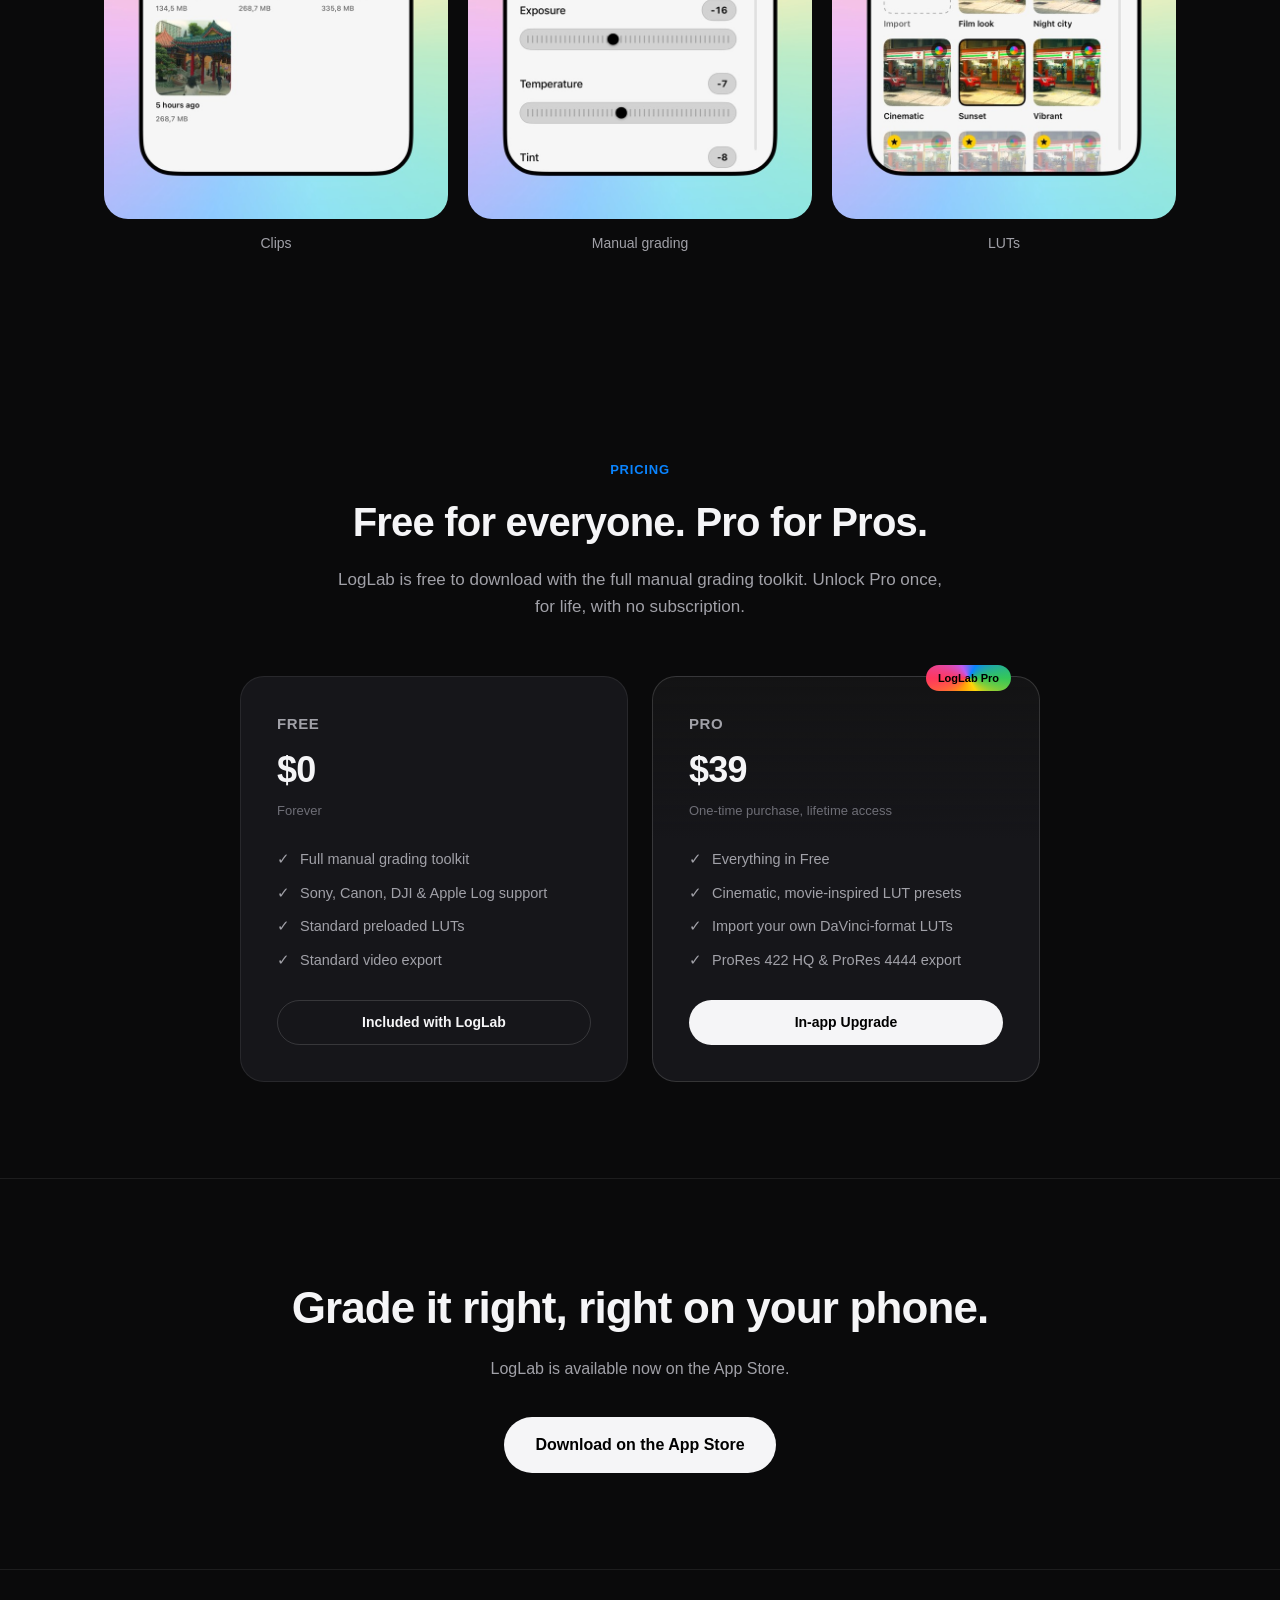
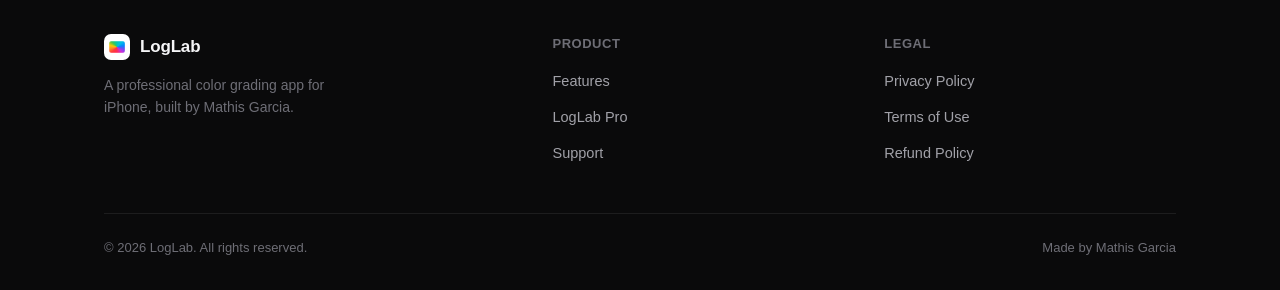
==== commit 08b14016: "Copy pass: remove em dashes site-wide, update headings and CTA - Rewrote all em-dash-joined sentence" ====
--- a/index.html
+++ b/index.html
@@ -3,7 +3,7 @@
 <head>
   <meta charset="utf-8" />
   <meta name="viewport" content="width=device-width, initial-scale=1" />
-  <title>LogLab — Color Grading made easy</title>
+  <title>LogLab: Color Grading made easy</title>
   <meta name="description" content="LogLab is a professional color grading app for iPhone. Real-time Metal-powered grading, accurate log-to-Rec.709 transforms for Sony, Canon, DJI and Apple Log, and a cinematic LUT library." />
   <link rel="icon" href="/app-icon.png" />
   <link rel="stylesheet" href="/style.css" />
@@ -33,7 +33,7 @@
       <img class="hero-icon" src="/app-icon.png" alt="LogLab app icon" width="96" height="96" />
       <span class="eyebrow">Available now</span>
       <h1>Color Grading made easy</h1>
-      <p class="lead">LogLab is a focused, professional grading tool for iPhone — accurate log transforms, a real-time Metal pipeline, and a cinematic LUT library. No timelines, no clutter.</p>
+      <p class="lead">LogLab is a focused, professional grading tool for iPhone with accurate log transforms, a real-time Metal pipeline, and a cinematic LUT library. No timelines, no clutter.</p>
       <div class="hero-actions">
         <a class="btn btn-primary btn-lg" href="https://apps.apple.com/fr/app/loglab/id6808128285?l=en-GB" target="_blank" rel="noopener">Download on the App Store</a>
         <a class="btn btn-secondary btn-lg" href="#features">See what's inside</a>
@@ -48,8 +48,8 @@
     <div class="container">
       <div class="section-head">
         <div class="kicker">Grading engine</div>
-        <h2>Built for footage that starts flat</h2>
-        <p>Every tool in LogLab exists to take your log footage somewhere better — accurately, and in real time.</p>
+        <h2>Give a soul to your videos</h2>
+        <p>Every tool in LogLab exists to take your log footage somewhere better, accurately and in real time.</p>
       </div>
 
       <div class="grid">
@@ -60,7 +60,7 @@
             </svg>
           </div>
           <h3>Accurate log transforms</h3>
-          <p>Purpose-built log-to-Rec.709 transforms for Sony S-Log, Canon C-Log, DJI D-Log and Apple Log — tuned per format, not a generic curve.</p>
+          <p>Purpose-built log-to-Rec.709 transforms for Sony S-Log, Canon C-Log, DJI D-Log and Apple Log, tuned per format, not a generic curve.</p>
         </div>
 
         <div class="card">
@@ -70,7 +70,7 @@
             </svg>
           </div>
           <h3>Real-time Metal pipeline</h3>
-          <p>Every adjustment renders live on-device through a custom Metal pipeline — full-resolution preview, no waiting for proxies.</p>
+          <p>Every adjustment renders live on-device through a custom Metal pipeline, with full-resolution preview and no waiting for proxies.</p>
         </div>
 
         <div class="card">
@@ -83,7 +83,7 @@
             </svg>
           </div>
           <h3>Hands-on manual controls</h3>
-          <p>Log format, exposure, saturation, contrast and grain — direct, precise sliders for grading exactly the way you want.</p>
+          <p>Log format, exposure, saturation, contrast and grain: direct, precise sliders for grading exactly the way you want.</p>
         </div>
 
         <div class="card">
@@ -96,7 +96,7 @@
             </svg>
           </div>
           <h3>Preloaded LUT library</h3>
-          <p>A curated set of ready-to-use LUTs for people who'd rather grade with one tap — including a set of cinematic, movie-inspired looks.</p>
+          <p>A curated set of ready-to-use LUTs for people who'd rather grade with one tap, including a set of cinematic, movie-inspired looks.</p>
         </div>
 
         <div class="card">
@@ -130,7 +130,7 @@
       <div class="section-head">
         <div class="kicker">Interface</div>
         <h2>Every format, every aspect ratio</h2>
-        <p>LogLab adapts to whatever you shoot — square Clips grid for browsing, full manual control when you need it.</p>
+        <p>LogLab adapts to whatever you shoot, with a square Clips grid for browsing and full manual control when you need it.</p>
       </div>
 
       <div class="showcase-grid">
@@ -154,8 +154,8 @@
     <div class="container">
       <div class="section-head">
         <div class="kicker">Pricing</div>
-        <h2>Free to grade. Pro when you need more.</h2>
-        <p>LogLab is free to download with the full manual grading toolkit. Unlock Pro once, for life — no subscription.</p>
+        <h2>Free for everyone. Pro for Pros.</h2>
+        <p>LogLab is free to download with the full manual grading toolkit. Unlock Pro once, for life, with no subscription.</p>
       </div>
 
       <div class="pricing-grid">
@@ -183,7 +183,7 @@
             <li><span>✓</span> Import your own DaVinci-format LUTs</li>
             <li><span>✓</span> ProRes 422 HQ &amp; ProRes 4444 export</li>
           </ul>
-          <a class="btn btn-primary" href="#" style="width:100%;">Get Lifetime Access</a>
+          <a class="btn btn-primary" href="#" style="width:100%;">In-app Upgrade</a>
         </div>
       </div>
     </div>
